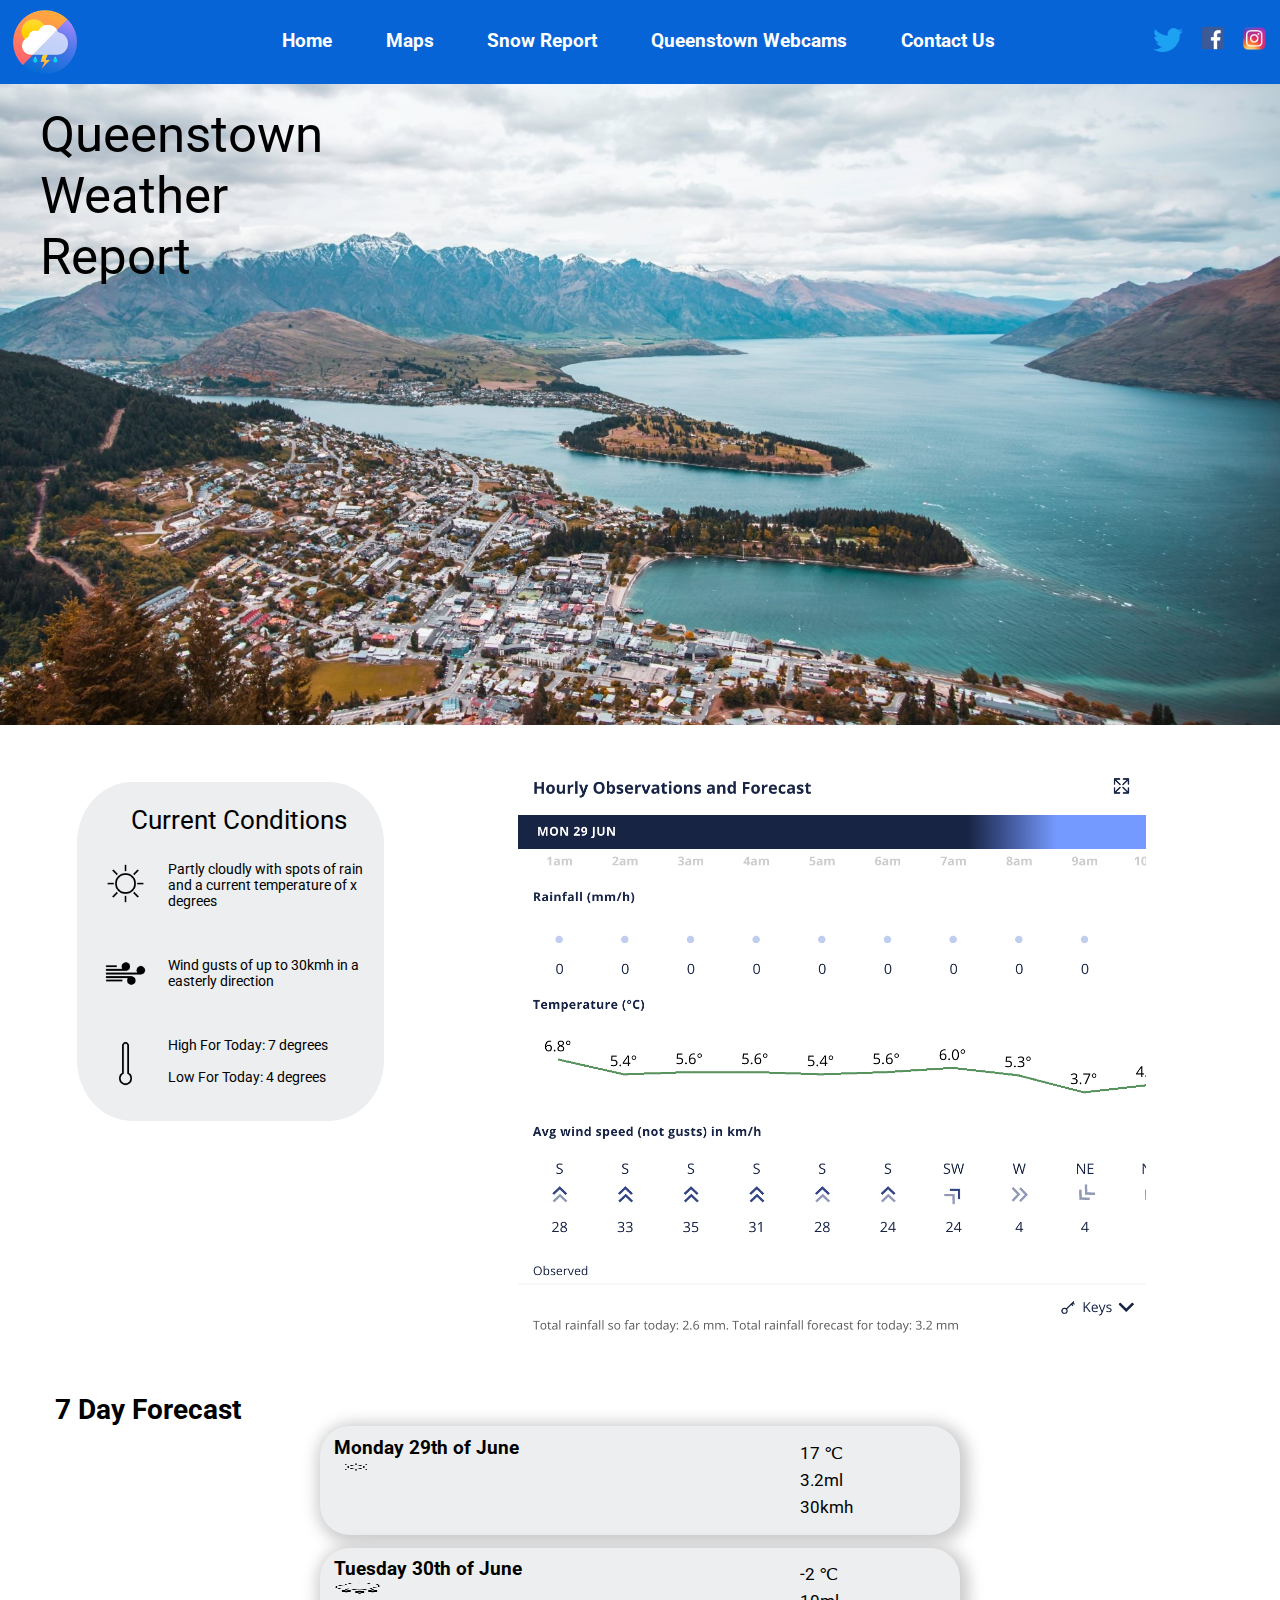
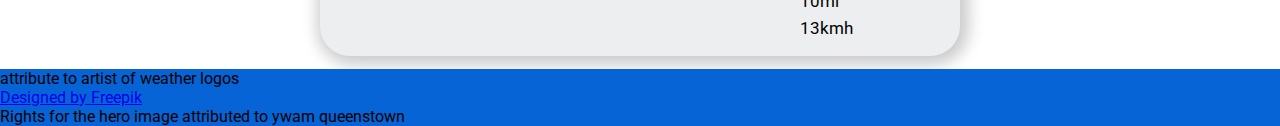
==== index.html @ 628735e1 "daily forecast design started" ====
<!DOCTYPE html>
<html lang="en">
<head>
    <link href="https://fonts.googleapis.com/css2?family=Roboto:wght@300&display=swap" rel="stylesheet">
    <link rel="stylesheet" href="stylesheet.css">
    <meta charset="UTF-8">
    <title>Weather website</title>
</head>
<body>
<header>
  <div class="social-media">
      <img src="images/insta-logo.png" alt="Instagram icon" width="2%" height="2%">
      <img src="images/facebook-logo.png" alt="Facebook icon" width="2.5%" height="2.5%">
      <img src="images/twitter-logo.png" alt="Twitter icon" width="2.5%" height="2.5%">
  </div>
  <nav>
    <img src="images/logo.png" alt="logo" id="logo">
    <ul>
      <a href= "index.html"><li>Home</li></a>
      <a href= "weather-maps.html"><li>Maps</li></a>
      <a href= "weather-maps.html"><li>Snow Report</li></a>
      <a href= "weather-maps.html"><li>Queenstown Webcams</li></a>
      <a href= "weather-maps.html"><li>Contact Us</li></a>
    </ul>
  </nav>
</header>

  <div class="hero-container">
    <img src="images/queenstown-hero.jpg" alt="Photo of queenstown" width="100%">
    <div class="hero-text">
    <p>Queenstown <br> Weather <br> Report</p>
    </div>
  </div>

  <div class="row">
    <div class="column left">
      <div class="current-conditions">
          <h1>Current Conditions</h1>

          <div class="info-container">
            <img src="images/weather-icons/sun.png" alt="icon showing the weather" class="icon">
            <div class="current-text">
              <p>Partly cloudly with spots of rain and a current temperature of x degrees</p>
            </div>
          </div>

          <div class="info-container">
            <img src="images/weather-icons/wind.png" alt="wind icon" class="icon">
            <div class="current-text" id="wind-text">
              <p>Wind gusts of up to 30kmh in a easterly direction</p>
            </div>
          </div>

          <div class="info-container">
            <img src="images/weather-icons/temp.png" alt="Thermometer Icon"  class="icon">
            <div class="current-text" id="temp-text">
              <p>High For Today: 7 degrees
              <br>
              <br>
              Low For Today: 4 degrees</p>
            </div>
          </div>
      </div>
    </div>
    <div class="column right">
      <div class="hourly">
        <div class="graph-container">
          <img src="images/proxy-graph.jpg" alt="graph display the 48 hour forecast" class="graph">
        </div>
      </div>
    </div>
  </div>

  <section class="daily">
    <h1>7 Day Forecast</h1>
    <div class="forecast">

      <div class="day-card">

        <div class="date-icon">
          <h2>Monday 29th of June</h2>
          <img src="images/weather-icons/sun.png" alt="icon showing the weather">
        </div>

          <div class="daily-info">
            <ul>
              <li>17 &#8451;</li>
              <li>3.2ml</li>
              <li>30kmh</li>
            </ul>
          </div>

      </div>
      <div class="day-card">

        <div class="date-icon">
          <h2>Tuesday 30th of June</h2>
          <img src="images/weather-icons/snow.png" alt="icon showing the weather">
        </div>

          <div class="daily-info">
            <ul>
              <li>-2 &#8451;</li>
              <li>10ml</li>
              <li>13kmh</li>
            </ul>
          </div>

      </div>

    </div>
  </section>
<footer>
  <p>attribute to artist of weather logos</p>
  <a href="http://www.freepik.com">Designed by Freepik</a>
  <p>Rights for the hero image attributed to ywam queenstown</p>
</footer>
</body>
</html>
---- stylesheet.css ----
/*
.color-primary-0 { color: #134786 }
.color-primary-1 { color: #4672A6 }
.color-primary-2 { color: #2A5D9B }
.color-primary-3 { color: #09376D }
.color-primary-4 { color: #052853 }

.color-secondary-1-0 { color: #CCA20D }
.color-secondary-1-1 { color: #FEDB5E }
.color-secondary-1-2 { color: #ECC330 }
.color-secondary-1-3 { color: #A78300 }
.color-secondary-1-4 { color: #7E6300 }

.color-secondary-2-0 { color: #CC520D }
.color-secondary-2-1 { color: #FE985E }
.color-secondary-2-2 { color: #EC7430 }
.color-secondary-2-3 { color: #A73C00 }
.color-secondary-2-4 { color: #7E2E00 }

*/
:root{
  --main-primary: #0764d6;
  --secondary-accent: #fcd61d; /* yellowy color tpo match logo*/
  --main-gray: #eceeef;
}
*{
  margin: 0;
  padding: 0;
  font-family: Roboto, sans-serif;
}
nav ul{
  padding-left: 22%;
}
nav li{
  font-size: 1.5vw;
  font-family: Roboto, sans-serif;
  font-weight: bold;
  color: white;
  display: inline-block;
  text-align: center;
  padding-top: 2.9%;
  padding-right: 5%;
}
header{
  background-color: var(--main-primary);
  position: sticky;
  top: 0;
  z-index: 1;
}
header:after {
   content: "";
   display: block;
   height: 0;
   clear: both;
}
.social-media img{
  float: right;
  padding-top: 2%;
  padding-right: 1%;
}
#logo{
  float: left;
  padding: 10px 0 10px 13px;
  width: 5%;
  height: 5%;
}
.hero-container{
  position: relative;
  padding-bottom: 3%;
}
.hero-text{
  position: absolute;
  top: 20px;
  left: 20px;
  color: black;
  padding-left: 20px;
  padding-right: 20px;
  font-size: 4vw;
}
.current-conditions{
  background-color: var(--main-gray);
  margin: 4% 0 0 20%;
  border-radius: 18%;
  padding: 1.6% 5% 4% 1.6%;
  float: left;
}
.icon{
  width: 30%;
  height: 30%;
  float: left;
  padding-top: 2%;
}
.current-conditions h1{
  padding-left: 17%;
  padding-top: 6%;
  font-size: 2vw;
  font-weight: normal;
  white-space: nowrap;
}
.current-text p{
  font-size: 1.1vw;
  padding-left: 20%;
  padding-top: 9%;
  font-weight: normal;
}

#wind-text p{
  padding-left: 20%;
  padding-top: 11%;
}

#temp-text p{
  padding-top: 7.5%;
  padding-left: 30%;
}
.info-container{
  float: left;
}
.graph-container{
  text-align: center;
}
.graph{
  width: 70%;
  height: 70%;
}
.hourly h1{
  font-size: 2.2vw;
  margin-left: 55px;
  font-weight: bold;
  color: black;
}
.column {
  float: left;
}

.left {
  width: 30%;
}

.right {
  width: 70%;

}
/* Clear floats after the columns */
.row:after {
  content: "";
  display: table;
  clear: both;
}
.daily h1{
  font-size: 2.2vw;
  margin-left: 55px;
  font-weight: bold;
  margin-top: 40px;
  color: black;
}
.forecast{
  margin: 0 20% 0 20%;
  padding: 0 5% 0 5%;
}
.day-card {
  background-color: var(--main-gray);
  border-radius: 30px;
  display: block;
  margin: 0 auto;
  display: grid;
  grid-template-columns: 3fr 1fr;
  box-shadow: 3px 3px 15px 6px #ccc;
  margin-bottom: 2%;
}
.date-icon h2{
  font-size: 1.5vw;
  padding-left: 3%;
  padding-top: 2%;
}
.date-icon img{
  width: 15%;
  height: 15%;
}
.daily-info ul{
  padding-top: 6%;
  list-style-type: none;
}
.daily-info li{
  padding-top: 5%;
  font-size: 1.3vw;
}

/* Break day card into two columns and line the information up down the right column*/













footer{
  background-color: var(--main-primary);
}
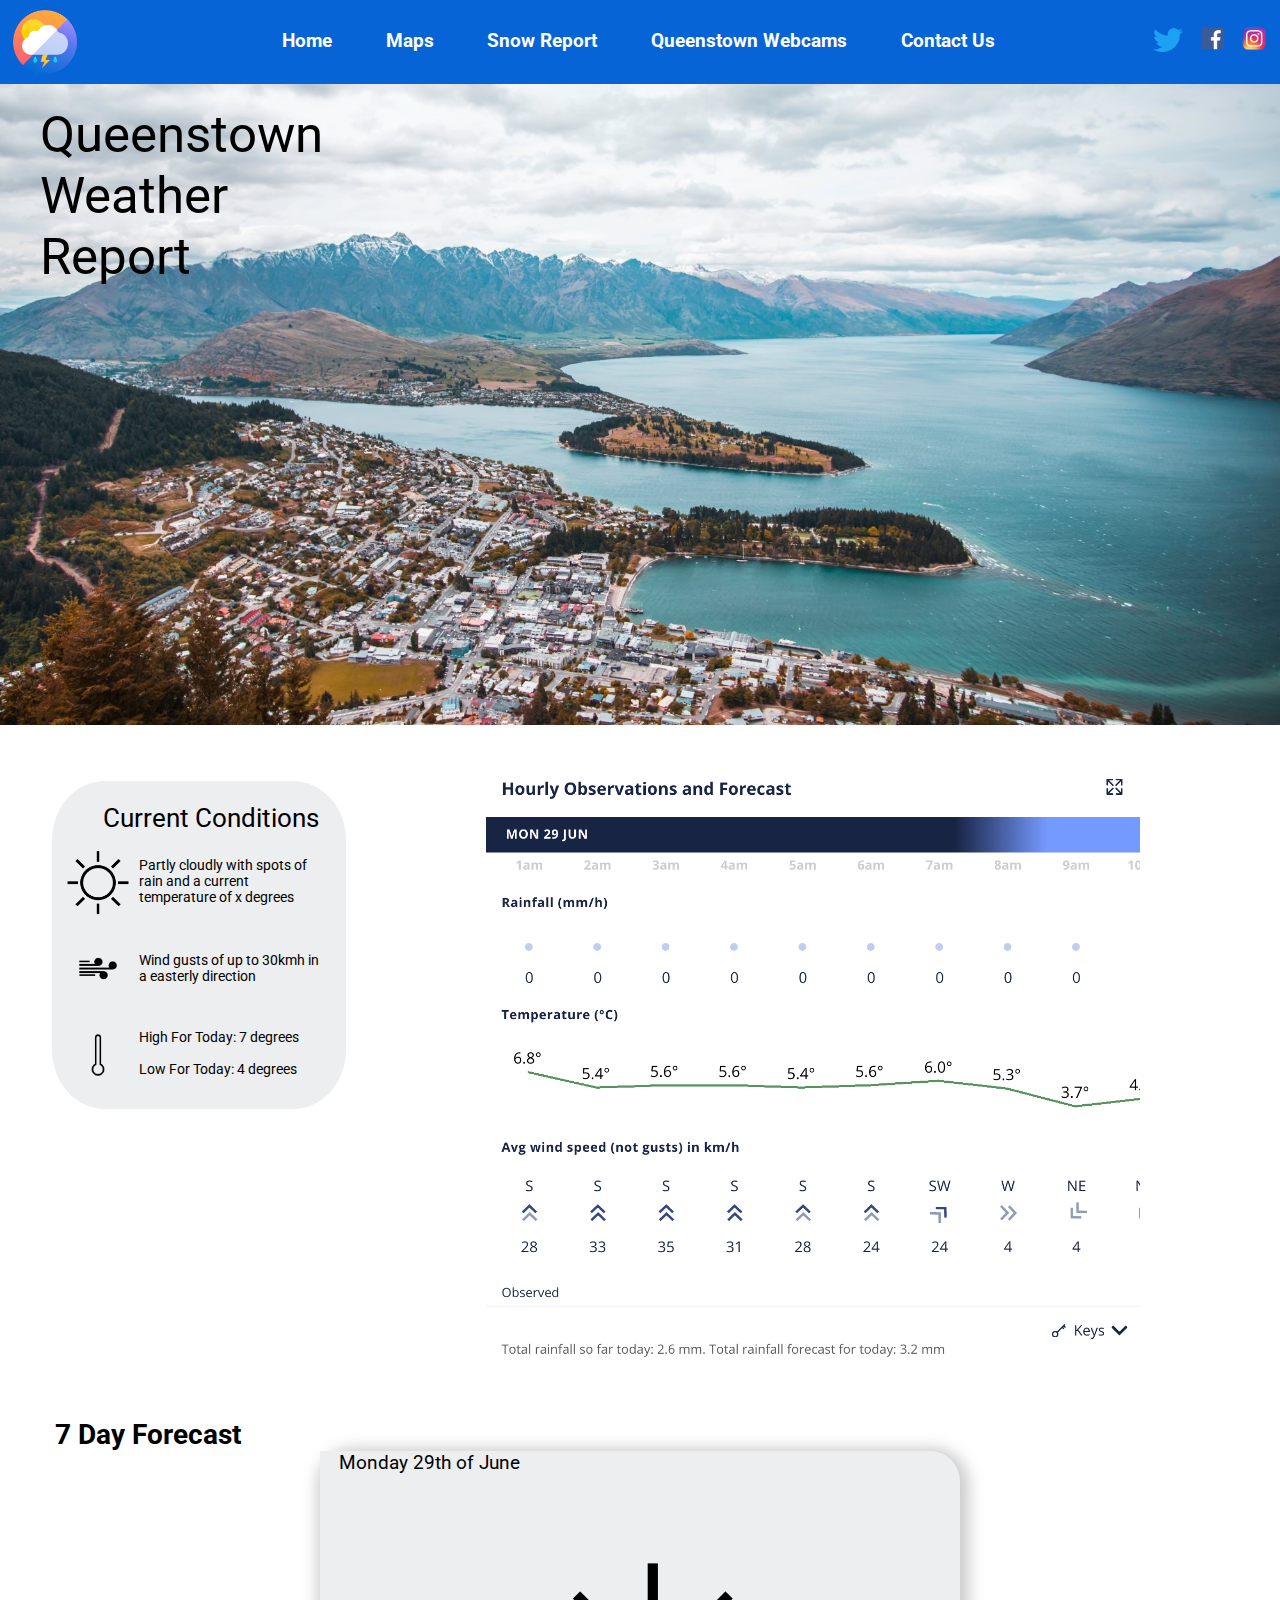
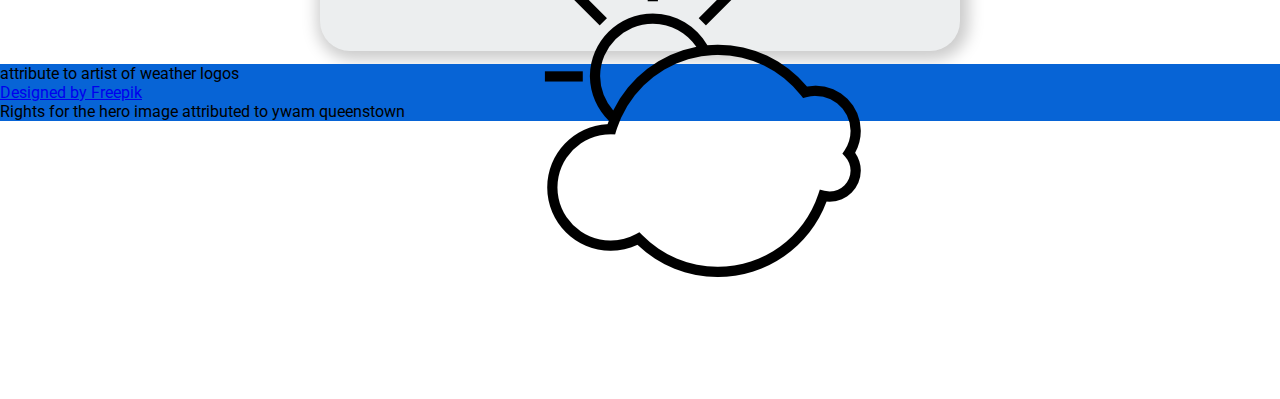
==== commit f2d413d2: "Non Viable collapsible update" ====
--- a/index.html
+++ b/index.html
@@ -78,33 +78,19 @@
       <div class="day-card">
 
         <div class="date-icon">
-          <h2>Monday 29th of June</h2>
-          <img src="images/weather-icons/sun.png" alt="icon showing the weather">
+          <button class="collapsible">Monday 29th of June</button>
+          <img src="images/weather-icons/cloud-sun.png" alt="icon showing the weather">
         </div>
 
-          <div class="daily-info">
+        <div class="day-content">
+
             <ul>
               <li>17 &#8451;</li>
               <li>3.2ml</li>
               <li>30kmh</li>
             </ul>
-          </div>
 
-      </div>
-      <div class="day-card">
-
-        <div class="date-icon">
-          <h2>Tuesday 30th of June</h2>
-          <img src="images/weather-icons/snow.png" alt="icon showing the weather">
         </div>
-
-          <div class="daily-info">
-            <ul>
-              <li>-2 &#8451;</li>
-              <li>10ml</li>
-              <li>13kmh</li>
-            </ul>
-          </div>
 
       </div>
 
--- a/stylesheet.css
+++ b/stylesheet.css
@@ -79,7 +79,7 @@
 }
 .current-conditions{
   background-color: var(--main-gray);
-  margin: 4% 0 0 20%;
+  margin: 4% 0 0 15%;
   border-radius: 18%;
   padding: 1.6% 5% 4% 1.6%;
   float: left;
@@ -134,11 +134,11 @@
 }
 
 .left {
-  width: 30%;
+  width: 27%;
 }
 
 .right {
-  width: 70%;
+  width: 73%;
 
 }
 /* Clear floats after the columns */
@@ -161,30 +161,41 @@
 .day-card {
   background-color: var(--main-gray);
   border-radius: 30px;
-  display: block;
   margin: 0 auto;
-  display: grid;
-  grid-template-columns: 3fr 1fr;
   box-shadow: 3px 3px 15px 6px #ccc;
   margin-bottom: 2%;
-}
-.date-icon h2{
+
+}
+.day-card button{
   font-size: 1.5vw;
-  padding-left: 3%;
-  padding-top: 2%;
+  padding: 0 0 2% 3%;
+  margin: auto 0;
+  background-color: var(--main-gray);
+  display: inline-block;
+  border: none;
+
+}
+.date-icon{
+  display: block;
+  height: 200px
+
 }
 .date-icon img{
-  width: 15%;
-  height: 15%;
-}
-.daily-info ul{
-  padding-top: 6%;
+  
+  float: right;
+
+}
+.day-content ul{
   list-style-type: none;
 }
-.daily-info li{
+.day-content li{
   padding-top: 5%;
   font-size: 1.3vw;
 }
+.day-content{
+  display: none;
+  overflow: hidden;
+}
 
 /* Break day card into two columns and line the information up down the right column*/
 
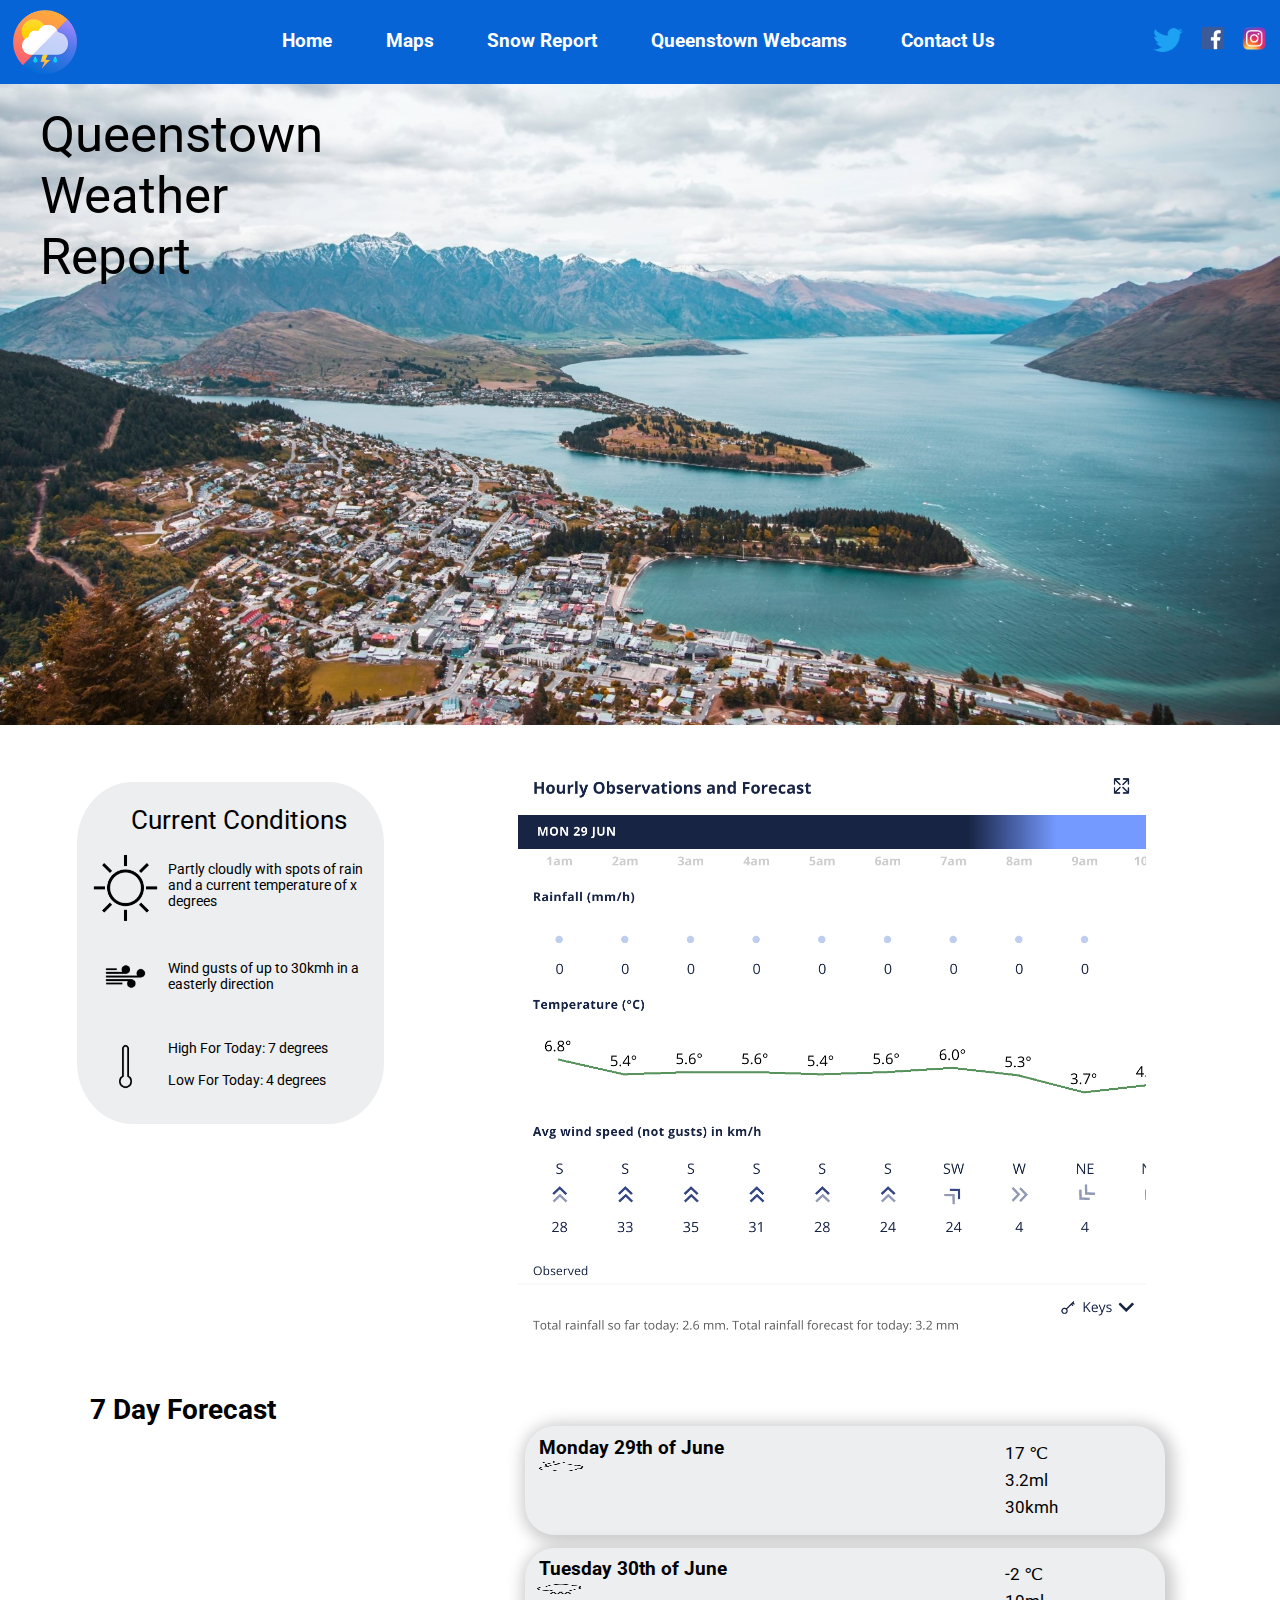
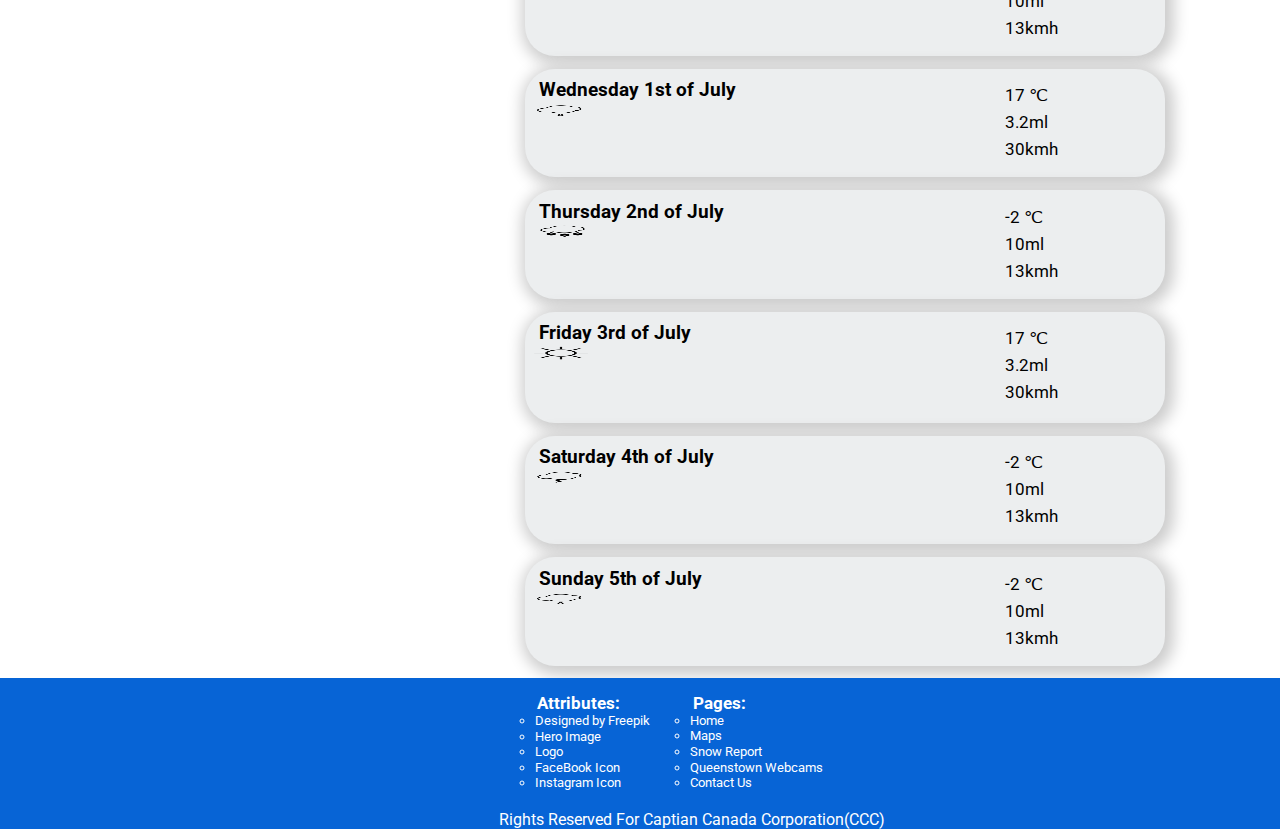
==== commit c01a03b9: "footer finished, starting second page" ====
--- a/index.html
+++ b/index.html
@@ -78,28 +78,138 @@
       <div class="day-card">
 
         <div class="date-icon">
-          <button class="collapsible">Monday 29th of June</button>
+          <h2>Monday 29th of June</h2>
           <img src="images/weather-icons/cloud-sun.png" alt="icon showing the weather">
         </div>
 
-        <div class="day-content">
-
+          <div class="daily-info">
             <ul>
               <li>17 &#8451;</li>
               <li>3.2ml</li>
               <li>30kmh</li>
             </ul>
-
-        </div>
+          </div>
+
+      </div>
+      <div class="day-card">
+
+        <div class="date-icon">
+          <h2>Tuesday 30th of June</h2>
+          <img src="images/weather-icons/heavy-rain.png" alt="icon showing the weather">
+        </div>
+
+          <div class="daily-info">
+            <ul>
+              <li>-2 &#8451;</li>
+              <li>10ml</li>
+              <li>13kmh</li>
+            </ul>
+          </div>
+
+      </div>
+      <div class="day-card">
+
+        <div class="date-icon">
+          <h2>Wednesday 1st of July</h2>
+          <img src="images/weather-icons/light-rain.png" alt="icon showing the weather">
+        </div>
+
+          <div class="daily-info">
+            <ul>
+              <li>17 &#8451;</li>
+              <li>3.2ml</li>
+              <li>30kmh</li>
+            </ul>
+          </div>
+
+      </div>
+      <div class="day-card">
+
+        <div class="date-icon">
+          <h2>Thursday 2nd of July</h2>
+          <img src="images/weather-icons/snow.png" alt="icon showing the weather">
+        </div>
+
+          <div class="daily-info">
+            <ul>
+              <li>-2 &#8451;</li>
+              <li>10ml</li>
+              <li>13kmh</li>
+            </ul>
+          </div>
+
+      </div>
+      <div class="day-card">
+
+        <div class="date-icon">
+          <h2>Friday 3rd of July</h2>
+          <img src="images/weather-icons/sun.png" alt="icon showing the weather">
+        </div>
+
+          <div class="daily-info">
+            <ul>
+              <li>17 &#8451;</li>
+              <li>3.2ml</li>
+              <li>30kmh</li>
+            </ul>
+          </div>
+
+      </div>
+      <div class="day-card">
+
+        <div class="date-icon">
+          <h2>Saturday 4th of July</h2>
+          <img src="images/weather-icons/thunder.png" alt="icon showing the weather">
+        </div>
+
+          <div class="daily-info">
+            <ul>
+              <li>-2 &#8451;</li>
+              <li>10ml</li>
+              <li>13kmh</li>
+            </ul>
+          </div>
+
+      </div>
+      <div class="day-card">
+
+        <div class="date-icon">
+          <h2>Sunday 5th of July</h2>
+          <img src="images/weather-icons/light-rain.png" alt="icon showing the weather">
+        </div>
+
+          <div class="daily-info">
+            <ul>
+              <li>-2 &#8451;</li>
+              <li>10ml</li>
+              <li>13kmh</li>
+            </ul>
+          </div>
 
       </div>
 
     </div>
   </section>
 <footer>
-  <p>attribute to artist of weather logos</p>
-  <a href="http://www.freepik.com">Designed by Freepik</a>
-  <p>Rights for the hero image attributed to ywam queenstown</p>
+  <ul>
+    <h3>Attributes:</h3>
+    <a href="http://www.freepik.com"target="_blank"><li>Designed by Freepik</li></a>
+    <a href="https://www.ywamqueenstown.com/"target="_blank"><li>Hero Image</li></a>
+    <a href="https://www.clipartmax.com/middle/m2H7K9i8N4G6d3m2_weather-app-weather-app-logo/"target="_blank"><li>Logo</li></a>
+    <a href="https://www.flaticon.com/free-icon/facebook_124010"target="_blank"><li>FaceBook Icon</li></a>
+    <a href="https://icons8.com/icons/set/instagram"target="_blank"><li>Instagram Icon</li></a>
+  </ul>
+  <ul>
+    <h3>Pages:</h3>
+    <a href= "index.html"><li>Home</li></a>
+    <a href= "weather-maps.html"><li>Maps</li></a>
+    <a href= "weather-maps.html"><li>Snow Report</li></a>
+    <a href= "weather-maps.html"><li>Queenstown Webcams</li></a>
+    <a href= "weather-maps.html"><li>Contact Us</li></a>
+  </ul>
+  <br>
+  <br>
+  <p>Rights Reserved For Captian Canada Corporation(CCC)</p>
 </footer>
 </body>
 </html>
--- a/stylesheet.css
+++ b/stylesheet.css
@@ -79,7 +79,7 @@
 }
 .current-conditions{
   background-color: var(--main-gray);
-  margin: 4% 0 0 15%;
+  margin: 4% 0 0 20%;
   border-radius: 18%;
   padding: 1.6% 5% 4% 1.6%;
   float: left;
@@ -134,11 +134,11 @@
 }
 
 .left {
-  width: 27%;
+  width: 30%;
 }
 
 .right {
-  width: 73%;
+  width: 70%;
 
 }
 /* Clear floats after the columns */
@@ -149,68 +149,62 @@
 }
 .daily h1{
   font-size: 2.2vw;
-  margin-left: 55px;
+  margin-left: 7%;
   font-weight: bold;
   margin-top: 40px;
   color: black;
 }
 .forecast{
-  margin: 0 20% 0 20%;
+  margin: 0 4% 0 36%;
   padding: 0 5% 0 5%;
 }
 .day-card {
   background-color: var(--main-gray);
   border-radius: 30px;
+  display: block;
   margin: 0 auto;
+  display: grid;
+  grid-template-columns: 3fr 1fr;
   box-shadow: 3px 3px 15px 6px #ccc;
   margin-bottom: 2%;
-
-}
-.day-card button{
+}
+.date-icon h2{
   font-size: 1.5vw;
-  padding: 0 0 2% 3%;
-  margin: auto 0;
-  background-color: var(--main-gray);
-  display: inline-block;
-  border: none;
-
-}
-.date-icon{
-  display: block;
-  height: 200px
-
+  padding-left: 3%;
+  padding-top: 2%;
 }
 .date-icon img{
-  
-  float: right;
-
-}
-.day-content ul{
+  width: 15%;
+  height: 15%;
+}
+.daily-info ul{
+  padding-top: 6%;
   list-style-type: none;
 }
-.day-content li{
+.daily-info li{
   padding-top: 5%;
   font-size: 1.3vw;
 }
-.day-content{
-  display: none;
-  overflow: hidden;
-}
-
-/* Break day card into two columns and line the information up down the right column*/
-
-
-
-
-
-
-
-
-
-
-
-
-
 footer{
   background-color: var(--main-primary);
-}
+  color: white;
+  padding: 0 21% 0 39%;
+}
+footer h3{
+  font-size: 1.3vw;
+  padding-left: 2%;
+}
+footer ul{
+  display: inline-block;
+  padding-left: 7%;
+  padding-top: 3%;
+}
+footer li{
+  padding-bottom: 0.5%;
+  list-style-type: circle;
+  color: white;
+  font-size: 1vw;
+}
+ul a {
+  text-decoration: none;
+}
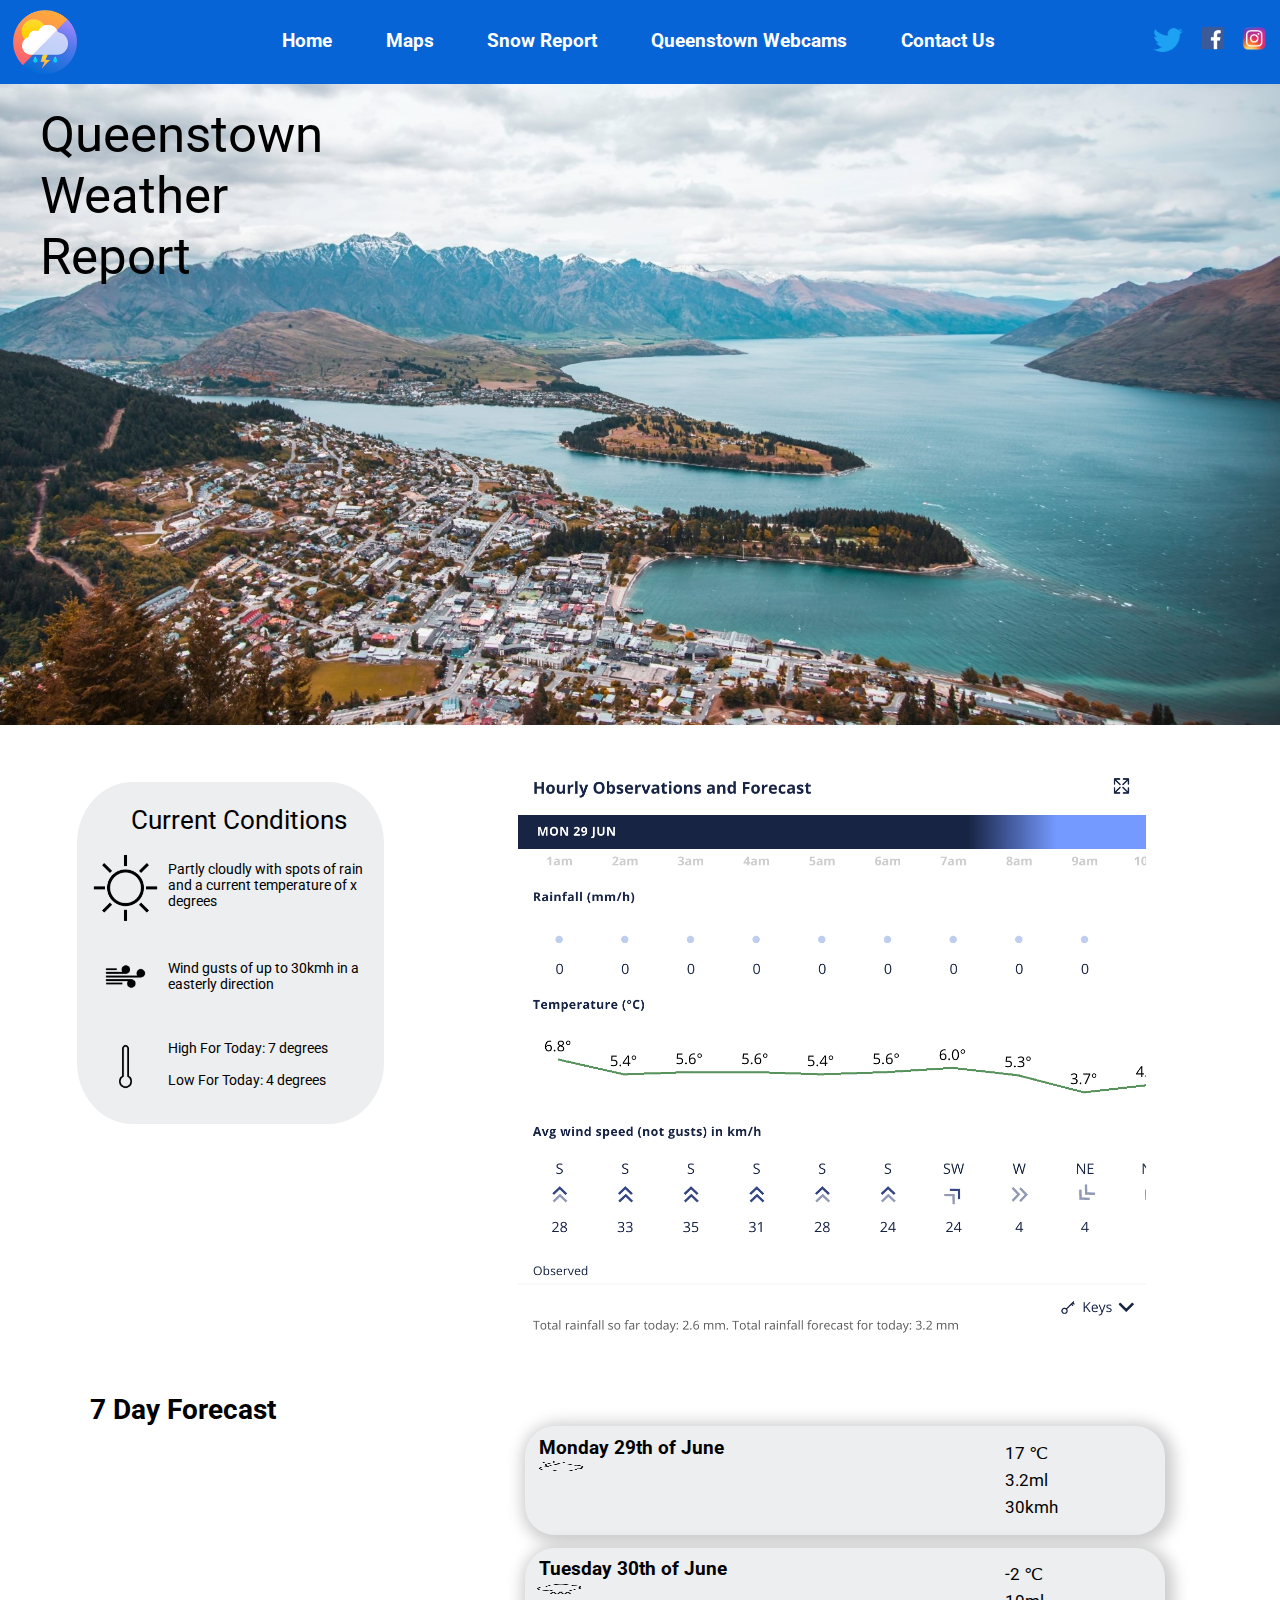
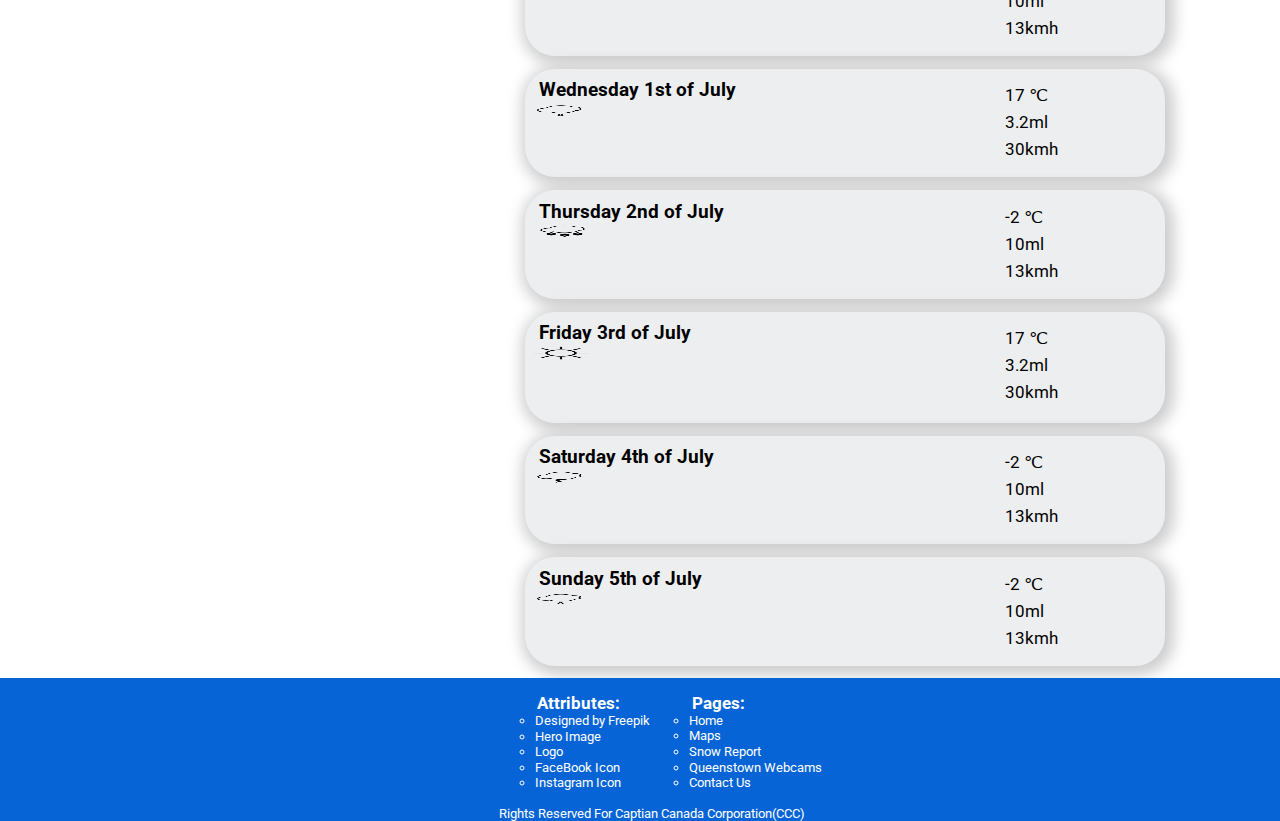
==== commit a29a9d36: "Contact page finished" ====
--- a/index.html
+++ b/index.html
@@ -18,9 +18,9 @@
     <ul>
       <a href= "index.html"><li>Home</li></a>
       <a href= "weather-maps.html"><li>Maps</li></a>
-      <a href= "weather-maps.html"><li>Snow Report</li></a>
-      <a href= "weather-maps.html"><li>Queenstown Webcams</li></a>
-      <a href= "weather-maps.html"><li>Contact Us</li></a>
+      <a href= "snow-report.html"><li>Snow Report</li></a>
+      <a href= "webcams.html"><li>Queenstown Webcams</li></a>
+      <a href= "contact.html"><li>Contact Us</li></a>
     </ul>
   </nav>
 </header>
@@ -204,8 +204,8 @@
     <a href= "index.html"><li>Home</li></a>
     <a href= "weather-maps.html"><li>Maps</li></a>
     <a href= "weather-maps.html"><li>Snow Report</li></a>
-    <a href= "weather-maps.html"><li>Queenstown Webcams</li></a>
-    <a href= "weather-maps.html"><li>Contact Us</li></a>
+    <a href= "webcams.html"><li>Queenstown Webcams</li></a>
+    <a href= "contact.html"><li>Contact Us</li></a>
   </ul>
   <br>
   <br>
--- a/stylesheet.css
+++ b/stylesheet.css
@@ -33,7 +33,6 @@
 }
 nav li{
   font-size: 1.5vw;
-  font-family: Roboto, sans-serif;
   font-weight: bold;
   color: white;
   display: inline-block;
@@ -185,10 +184,31 @@
   padding-top: 5%;
   font-size: 1.3vw;
 }
+.contact-container{
+  padding-top: 5%;
+  margin: 0 auto;
+  display: grid;
+  grid-template-columns: 1fr 1fr;
+  grid-column-gap: 6%;
+  font-size: 1.2vw;
+}
+.contact{
+  padding-left: 30%;
+}
+.author img{
+  width: 30%;
+  border-radius: 50px;
+  padding: 3%;
+}
+
+
+
+
 footer{
   background-color: var(--main-primary);
   color: white;
   padding: 0 21% 0 39%;
+  font-size: 1vw;
 }
 footer h3{
   font-size: 1.3vw;
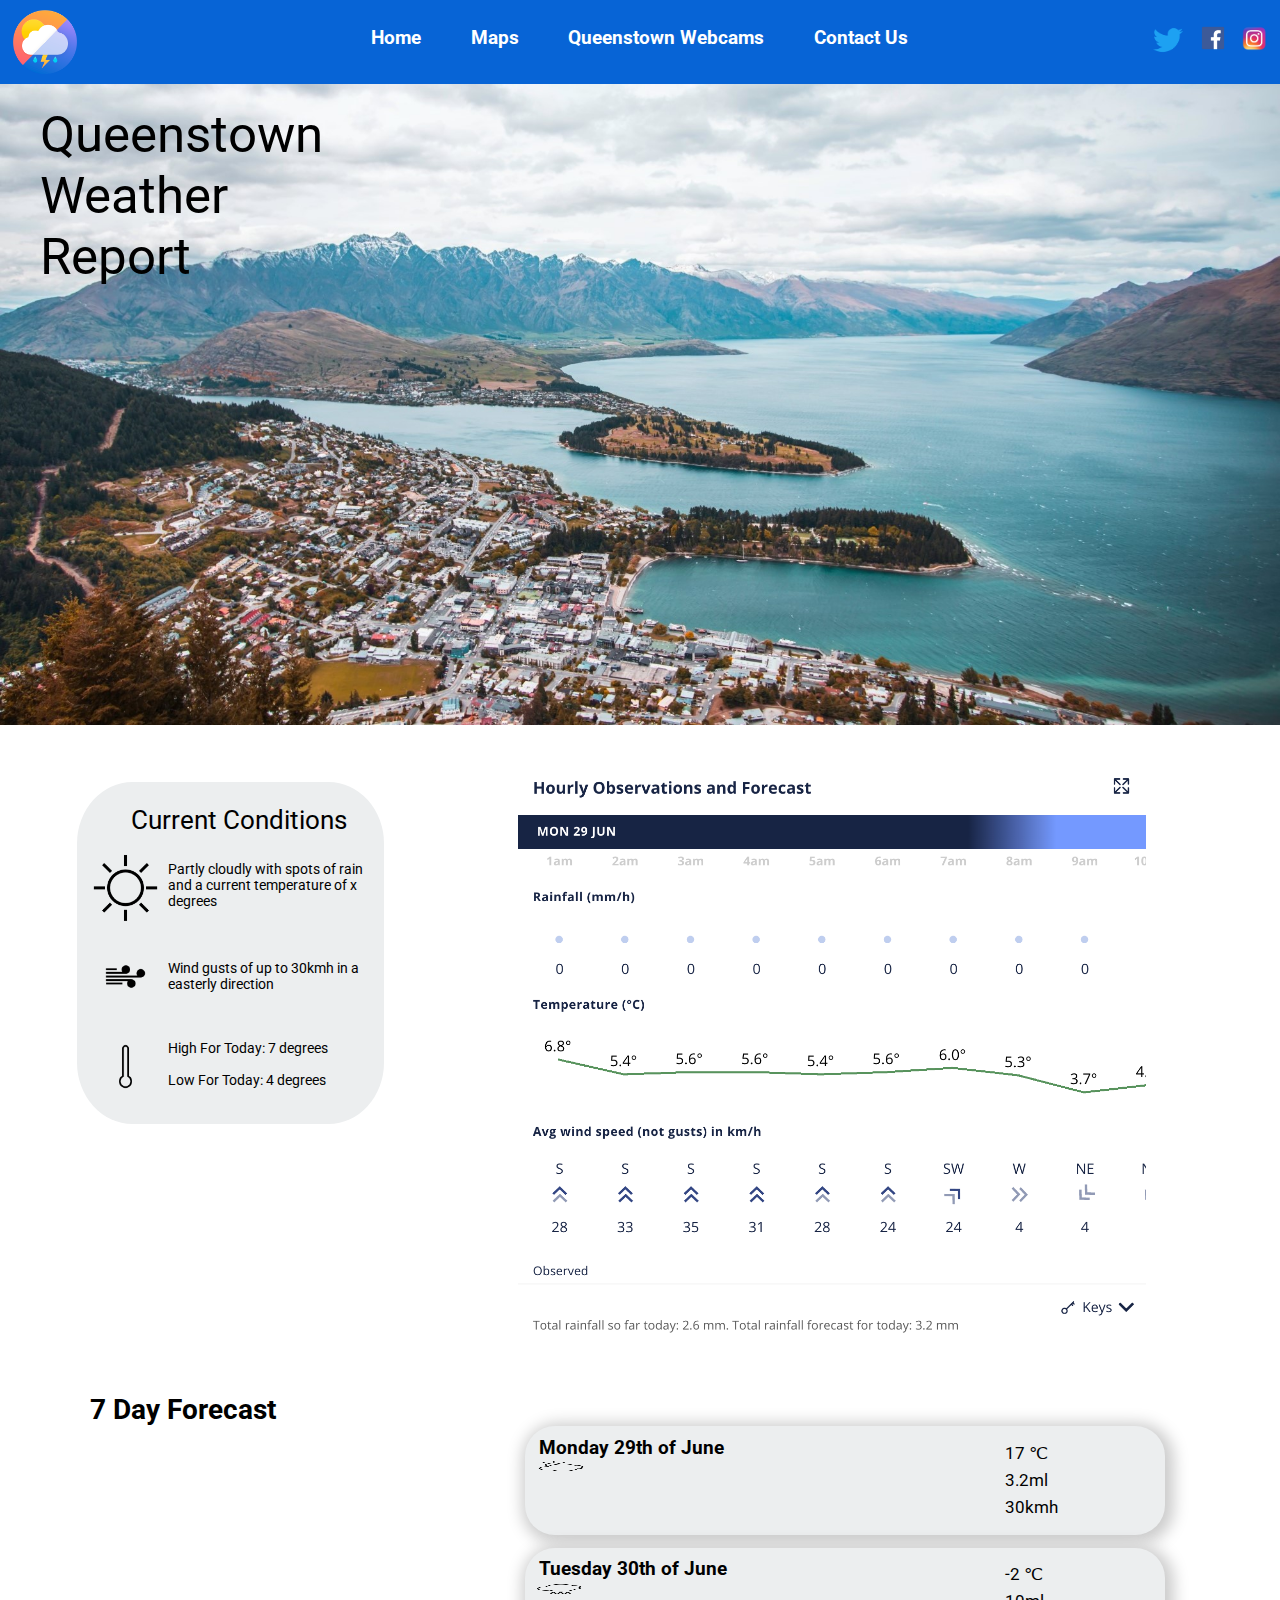
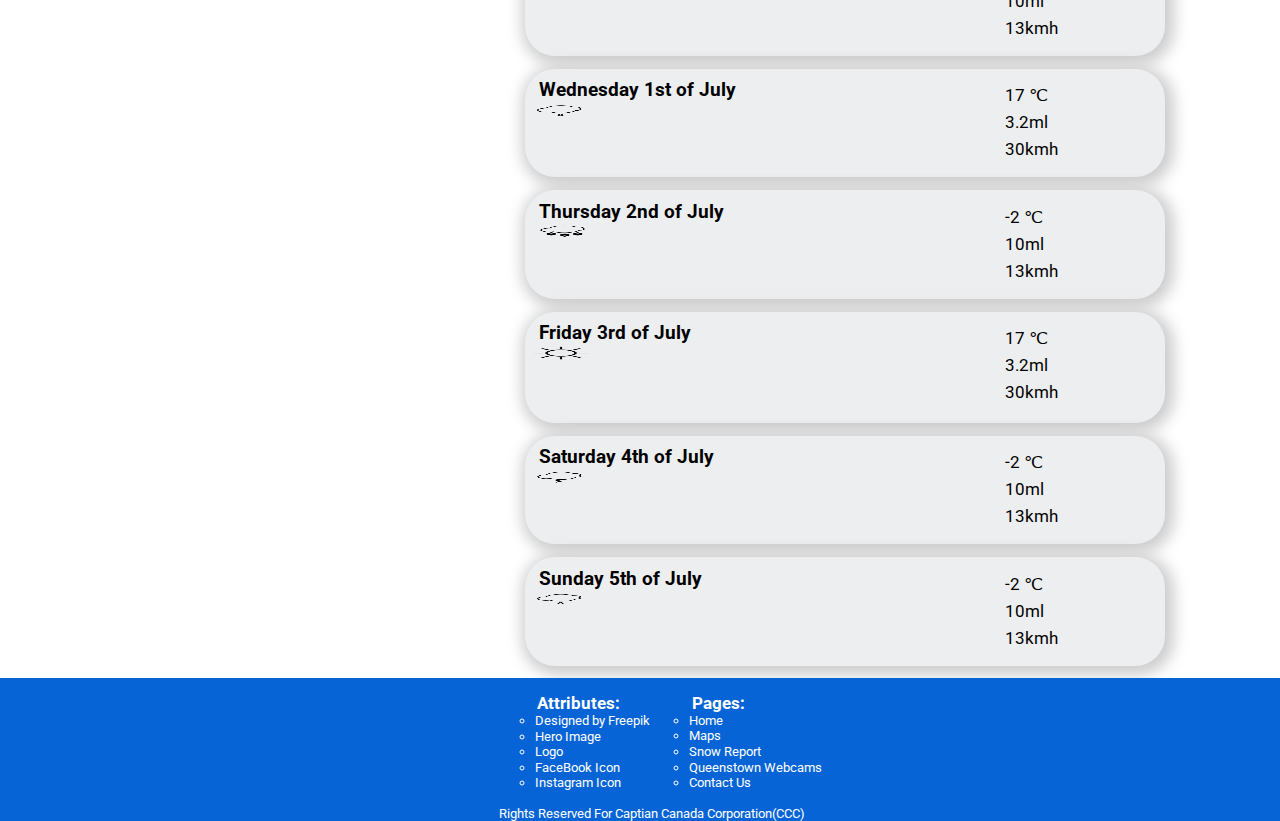
==== commit a81bab9d: "removed snow report, added web cam" ====
--- a/index.html
+++ b/index.html
@@ -18,7 +18,6 @@
     <ul>
       <a href= "index.html"><li>Home</li></a>
       <a href= "weather-maps.html"><li>Maps</li></a>
-      <a href= "snow-report.html"><li>Snow Report</li></a>
       <a href= "webcams.html"><li>Queenstown Webcams</li></a>
       <a href= "contact.html"><li>Contact Us</li></a>
     </ul>
--- a/stylesheet.css
+++ b/stylesheet.css
@@ -29,7 +29,7 @@
   font-family: Roboto, sans-serif;
 }
 nav ul{
-  padding-left: 22%;
+  padding-left: 29%;
 }
 nav li{
   font-size: 1.5vw;
@@ -199,6 +199,7 @@
   width: 30%;
   border-radius: 50px;
   padding: 3%;
+  margin-bottom: 3vw;
 }
 
 
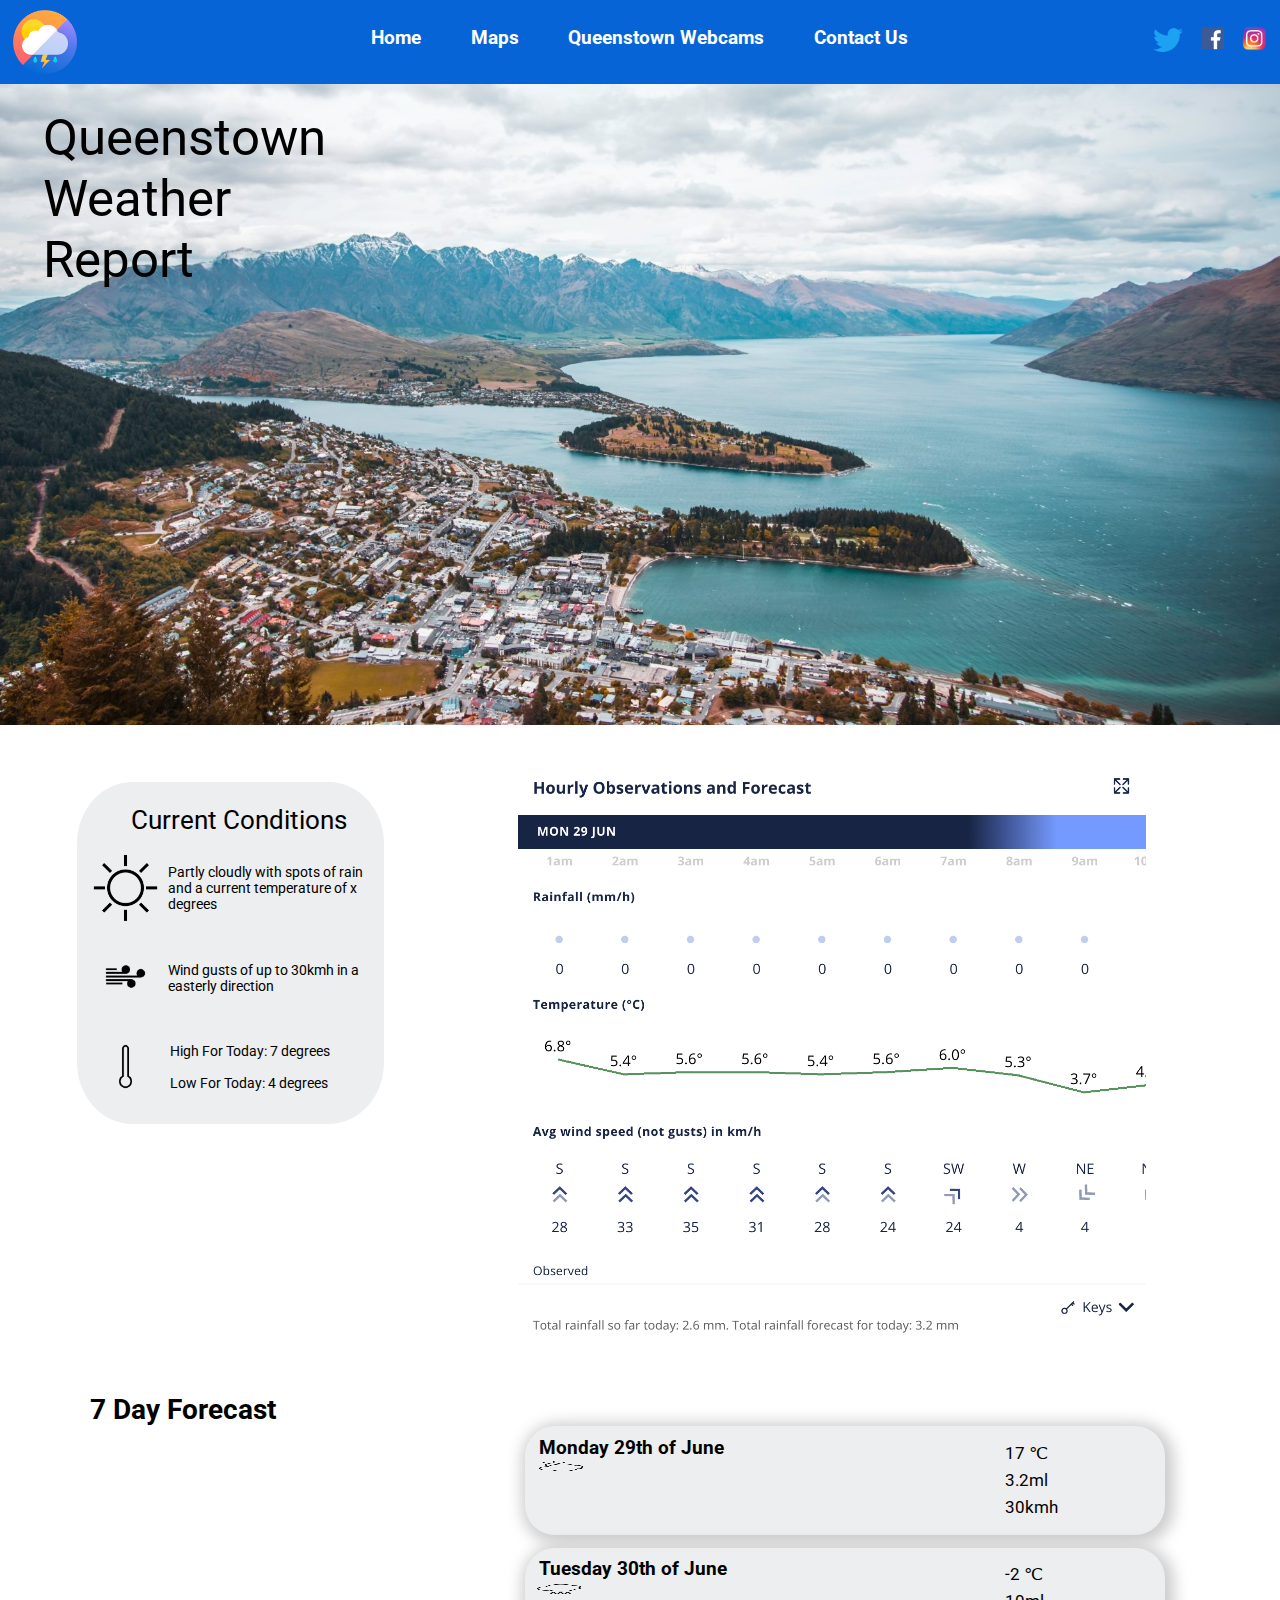
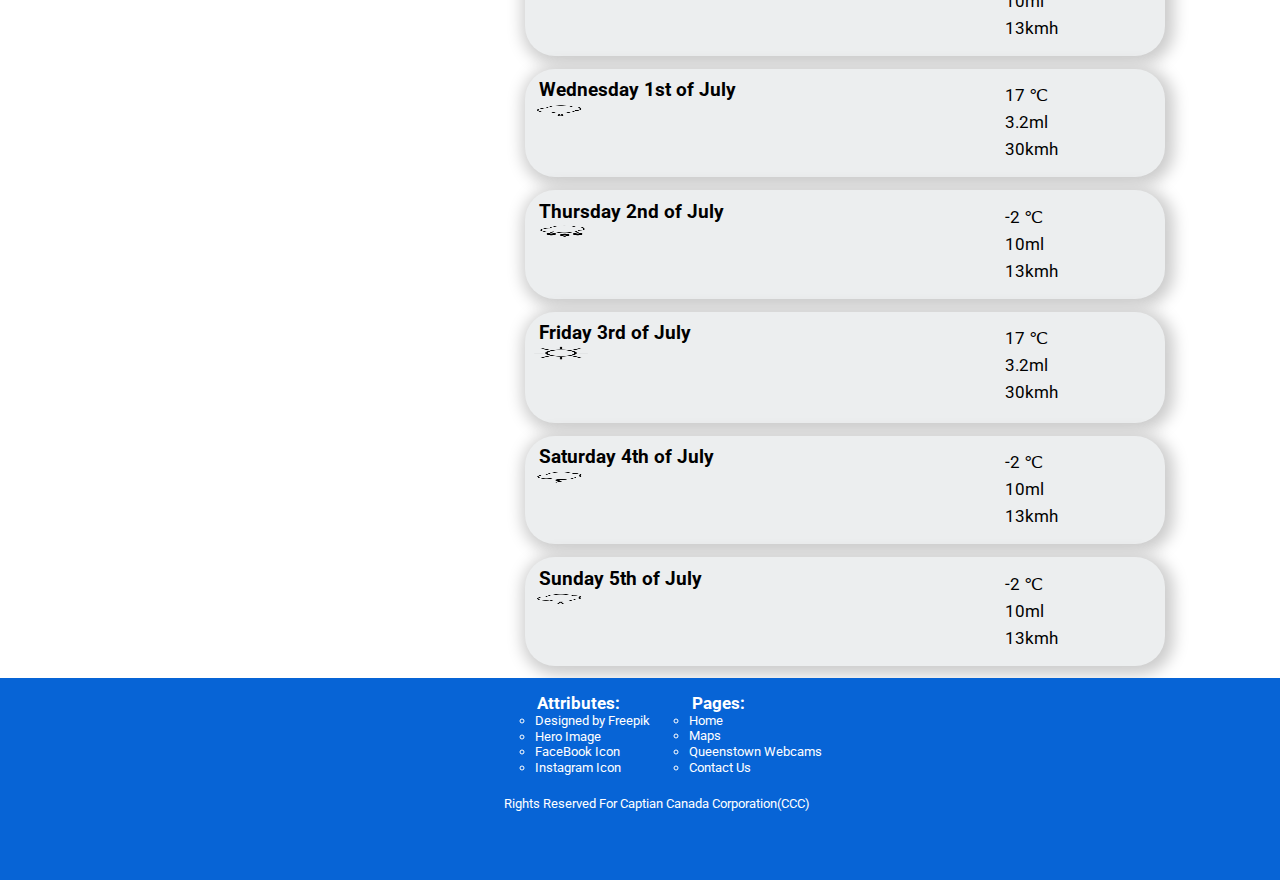
==== commit 2e55951b: "weather maps page updated" ====
--- a/index.html
+++ b/index.html
@@ -194,7 +194,7 @@
     <h3>Attributes:</h3>
     <a href="http://www.freepik.com"target="_blank"><li>Designed by Freepik</li></a>
     <a href="https://www.ywamqueenstown.com/"target="_blank"><li>Hero Image</li></a>
-    <a href="https://www.clipartmax.com/middle/m2H7K9i8N4G6d3m2_weather-app-weather-app-logo/"target="_blank"><li>Logo</li></a>
+
     <a href="https://www.flaticon.com/free-icon/facebook_124010"target="_blank"><li>FaceBook Icon</li></a>
     <a href="https://icons8.com/icons/set/instagram"target="_blank"><li>Instagram Icon</li></a>
   </ul>
@@ -202,7 +202,6 @@
     <h3>Pages:</h3>
     <a href= "index.html"><li>Home</li></a>
     <a href= "weather-maps.html"><li>Maps</li></a>
-    <a href= "weather-maps.html"><li>Snow Report</li></a>
     <a href= "webcams.html"><li>Queenstown Webcams</li></a>
     <a href= "contact.html"><li>Contact Us</li></a>
   </ul>
--- a/stylesheet.css
+++ b/stylesheet.css
@@ -199,17 +199,35 @@
   width: 30%;
   border-radius: 50px;
   padding: 3%;
-  margin-bottom: 3vw;
-}
-
-
-
+  margin-bottom: 30px;
+}
+.img-main{
+  display: block;
+  margin: 0 auto;
+  text-align: center;
+  padding-left: 7%;
+}
+.img-main img{
+  width: 20%;
+  height: 20%;
+}
+.maps-main h1, p{
+  margin: 1% 0 1% 1%;
+}
+#scale{
+  width: 3%;
+  height: 3%;
+  display: inline-block;
+  float: left;
+  margin-left: 1%;
+}
 
 footer{
   background-color: var(--main-primary);
   color: white;
   padding: 0 21% 0 39%;
   font-size: 1vw;
+  padding-bottom: 5%;
 }
 footer h3{
   font-size: 1.3vw;
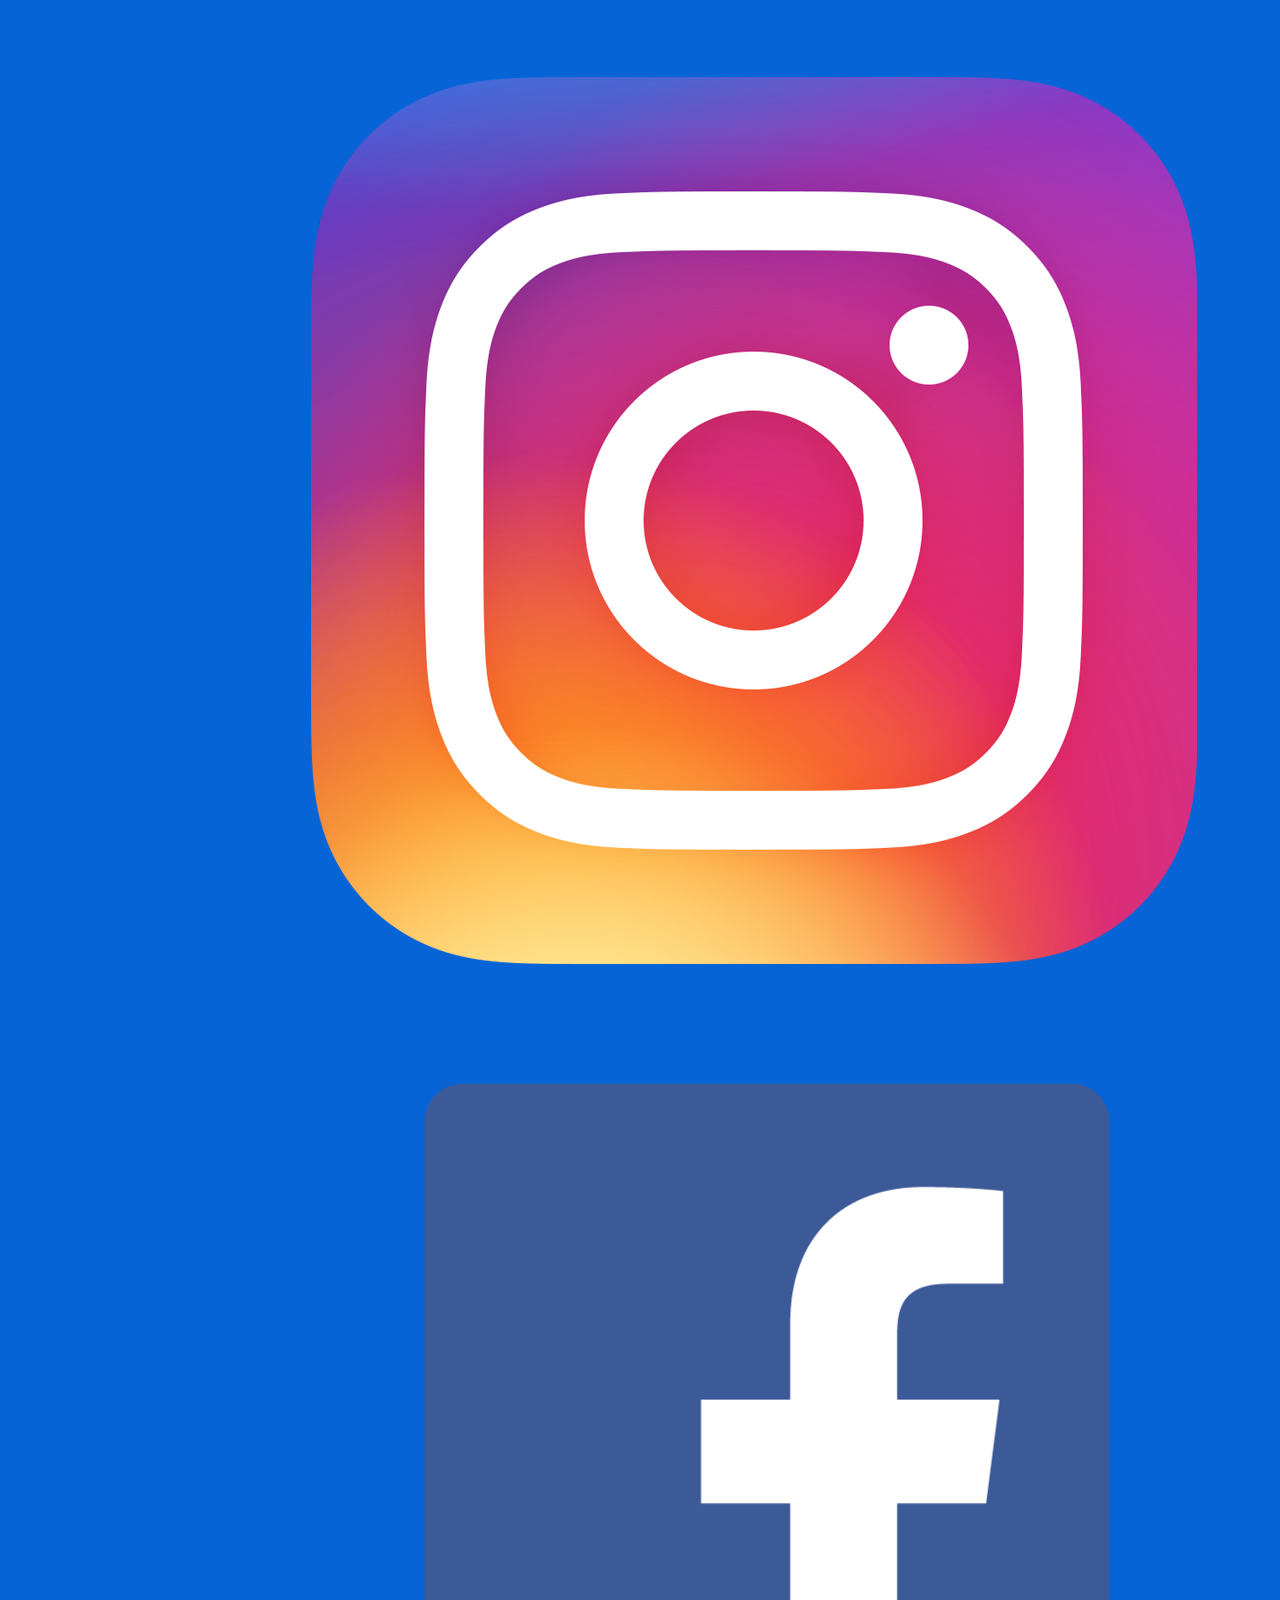
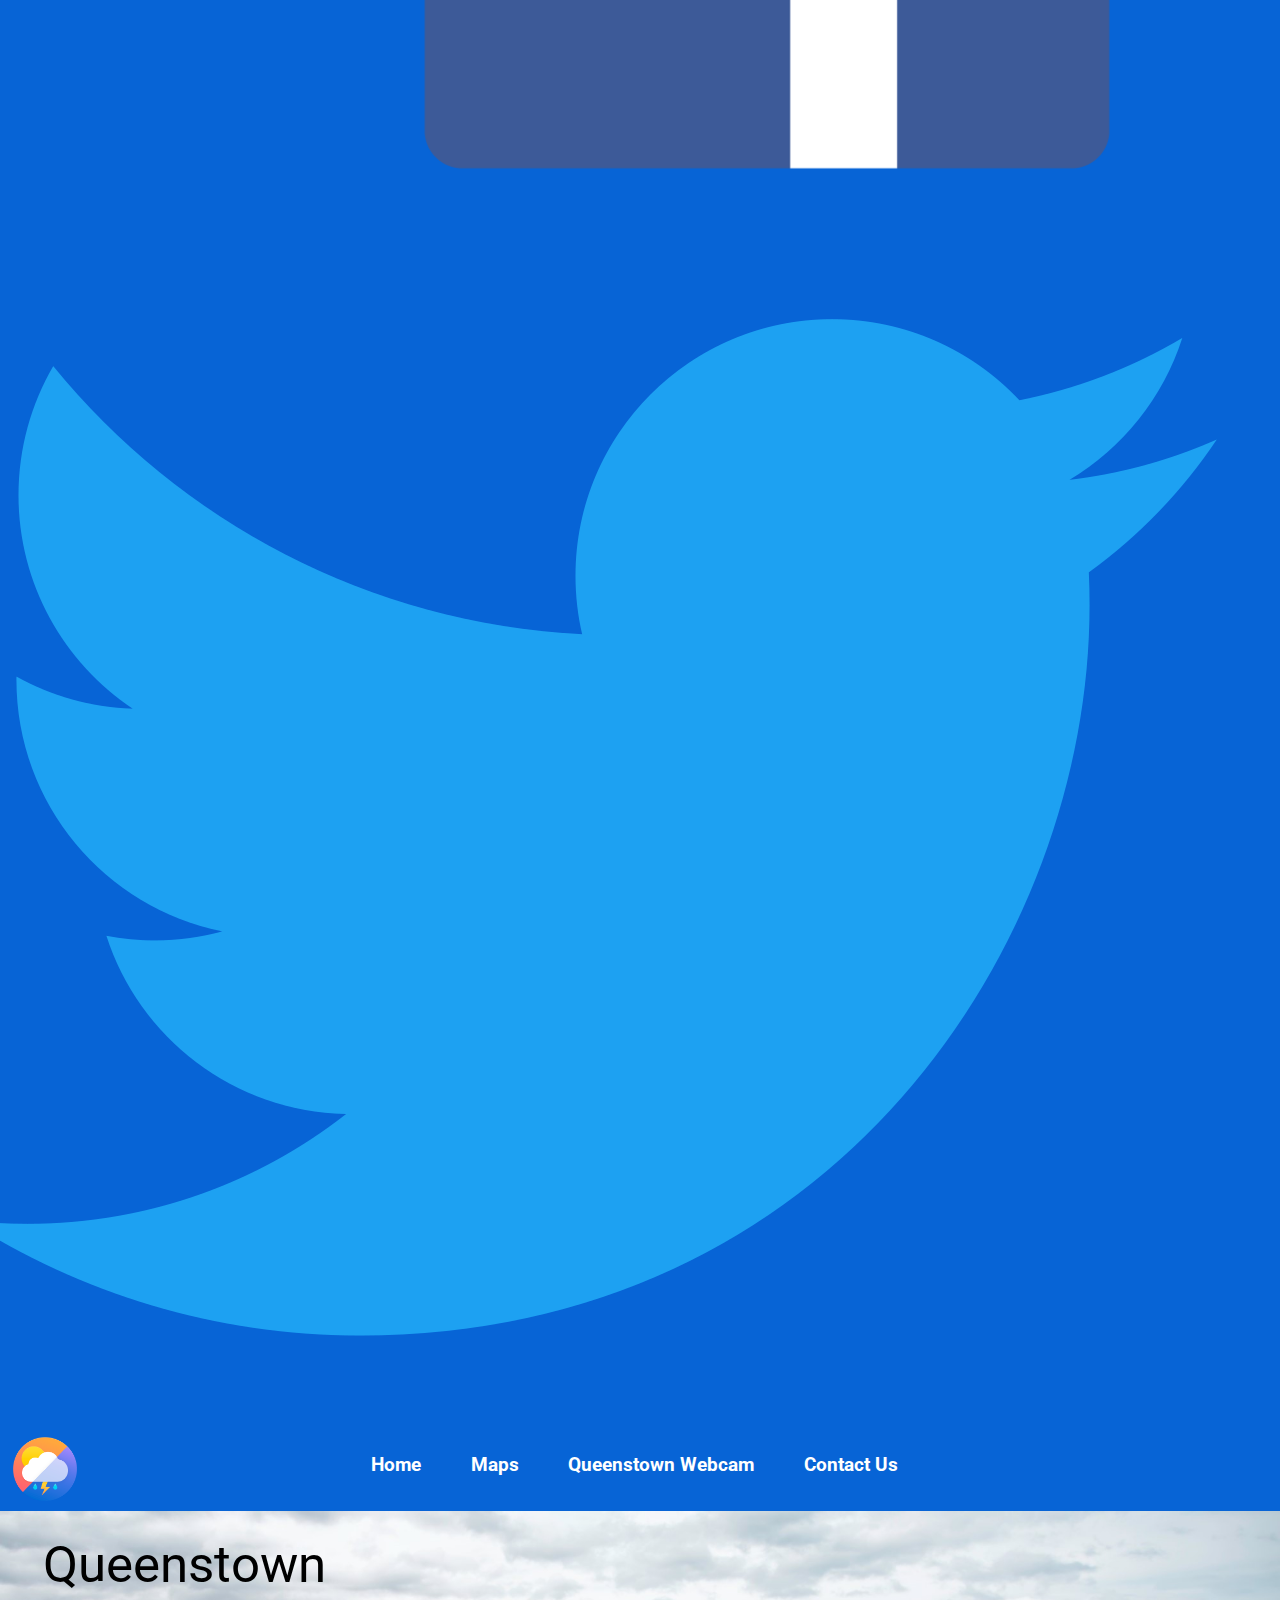
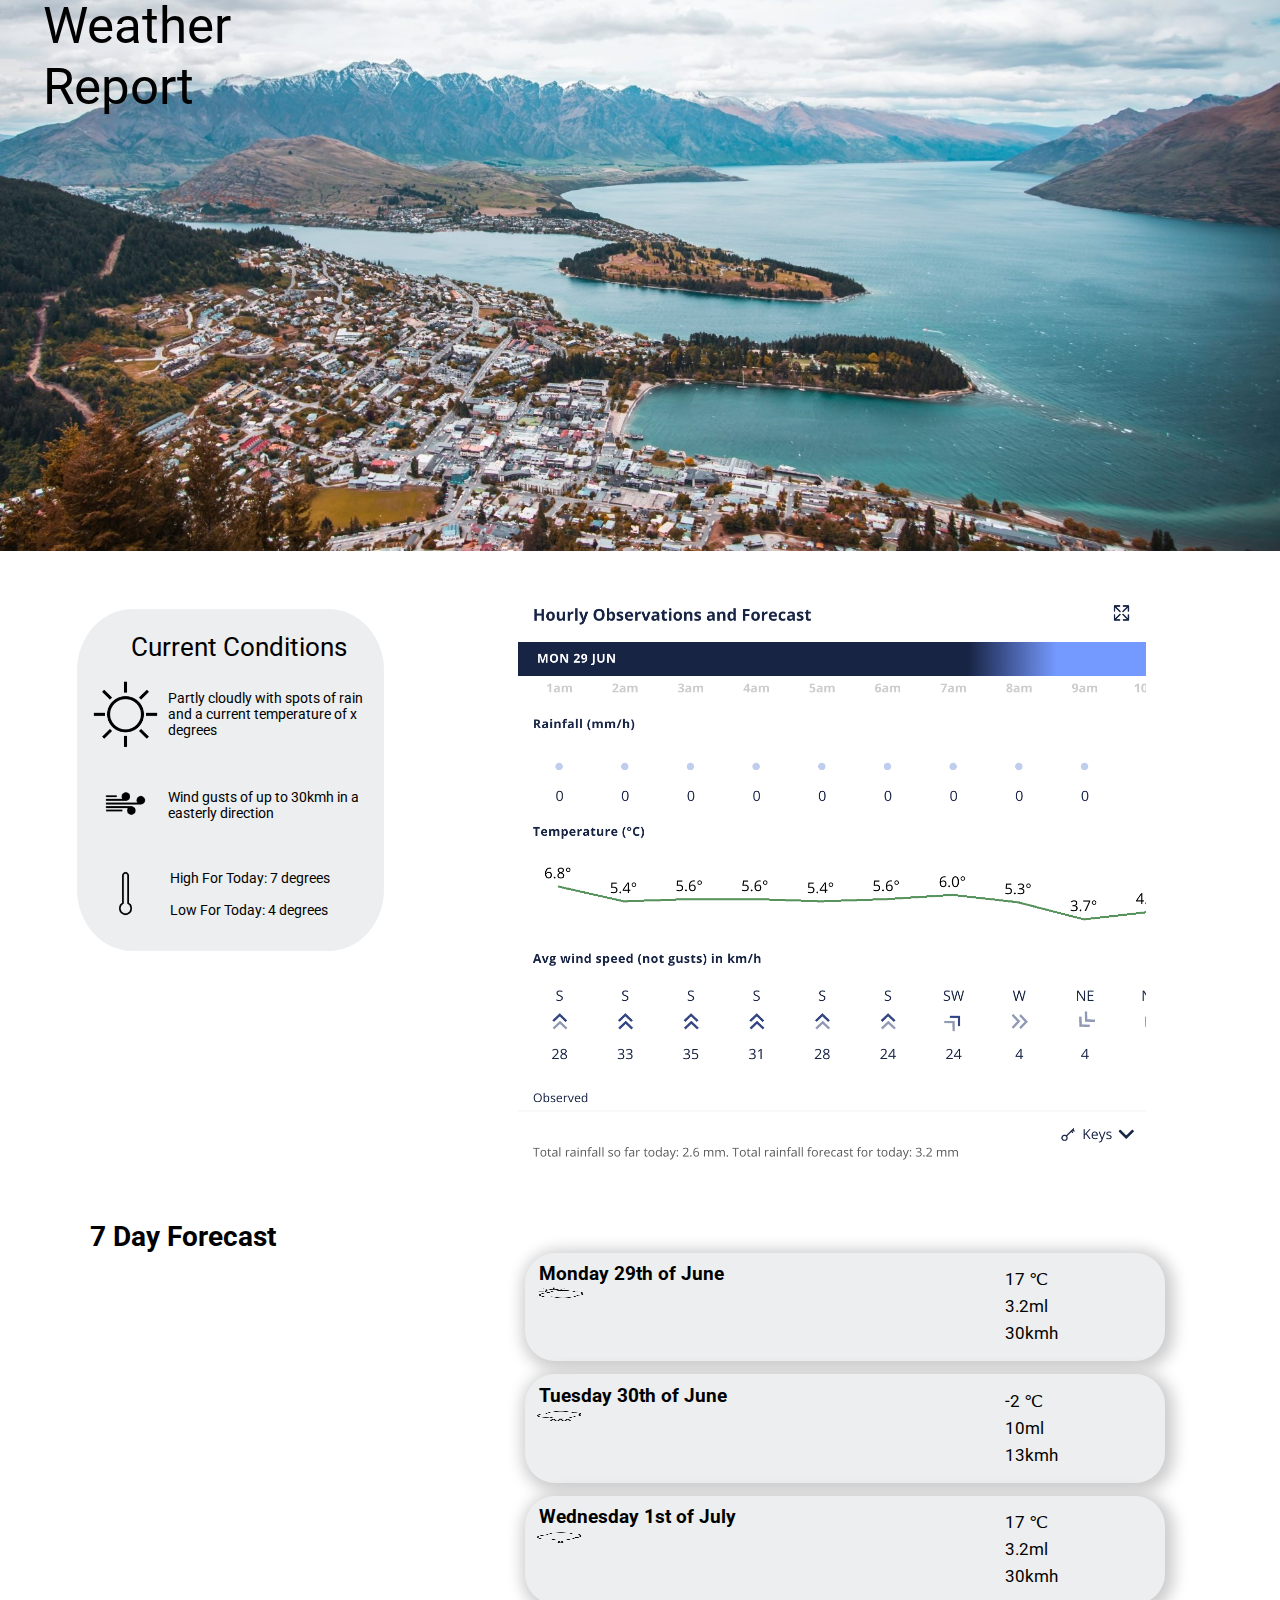
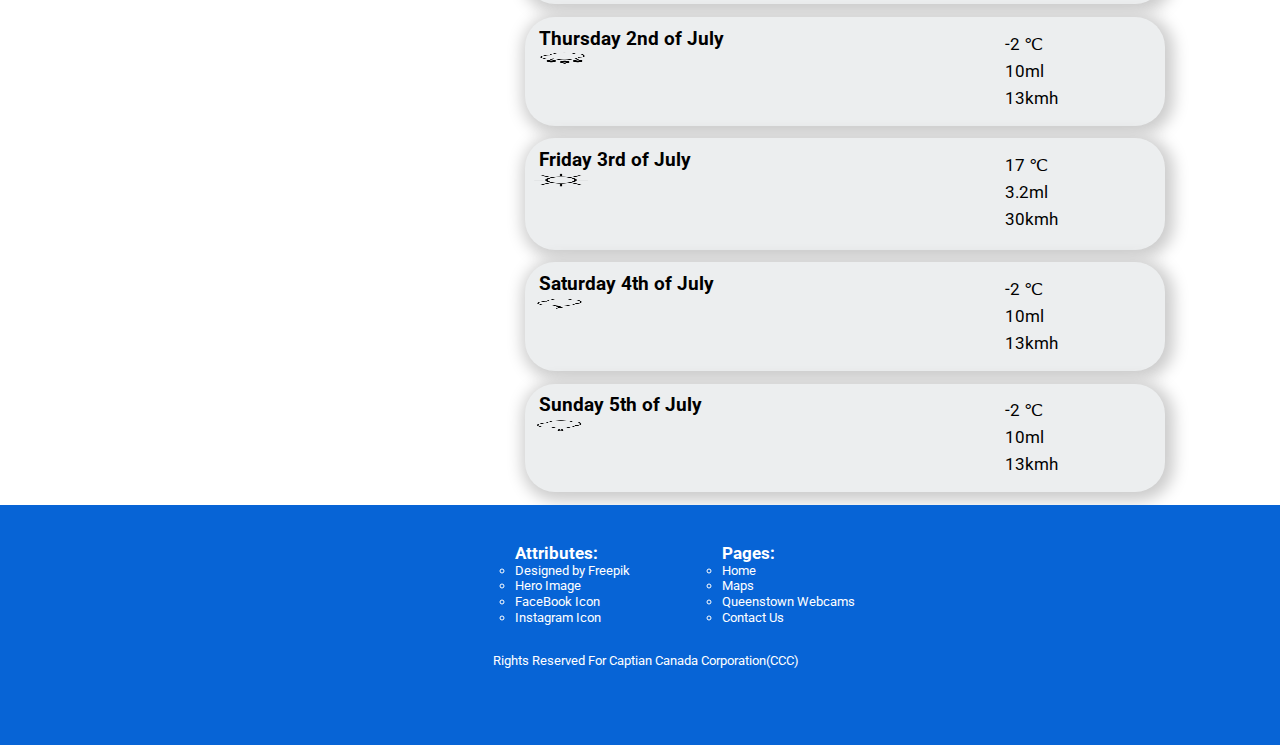
==== commit 82c22967: "web maps scaleable" ====
--- a/index.html
+++ b/index.html
@@ -9,16 +9,16 @@
 <body>
 <header>
   <div class="social-media">
-      <img src="images/insta-logo.png" alt="Instagram icon" width="2%" height="2%">
-      <img src="images/facebook-logo.png" alt="Facebook icon" width="2.5%" height="2.5%">
-      <img src="images/twitter-logo.png" alt="Twitter icon" width="2.5%" height="2.5%">
+      <img id="insta-logo" src="images/insta-logo.png" alt="Instagram icon">
+      <img src="images/facebook-logo.png" alt="Facebook icon">
+      <img src="images/twitter-logo.png" alt="Twitter icon">
   </div>
   <nav>
     <img src="images/logo.png" alt="logo" id="logo">
     <ul>
       <a href= "index.html"><li>Home</li></a>
       <a href= "weather-maps.html"><li>Maps</li></a>
-      <a href= "webcams.html"><li>Queenstown Webcams</li></a>
+      <a href= "webcams.html"><li>Queenstown Webcam</li></a>
       <a href= "contact.html"><li>Contact Us</li></a>
     </ul>
   </nav>
@@ -190,7 +190,8 @@
     </div>
   </section>
 <footer>
-  <ul>
+  <div class="footer-content">
+    <ul>
     <h3>Attributes:</h3>
     <a href="http://www.freepik.com"target="_blank"><li>Designed by Freepik</li></a>
     <a href="https://www.ywamqueenstown.com/"target="_blank"><li>Hero Image</li></a>
@@ -208,6 +209,7 @@
   <br>
   <br>
   <p>Rights Reserved For Captian Canada Corporation(CCC)</p>
+  </div>
 </footer>
 </body>
 </html>
--- a/stylesheet.css
+++ b/stylesheet.css
@@ -215,8 +215,8 @@
   margin: 1% 0 1% 1%;
 }
 #scale{
-  width: 3%;
-  height: 3%;
+  width: 4%;
+  height: 4%;
   display: inline-block;
   float: left;
   margin-left: 1%;
@@ -225,13 +225,15 @@
 footer{
   background-color: var(--main-primary);
   color: white;
-  padding: 0 21% 0 39%;
   font-size: 1vw;
   padding-bottom: 5%;
+  margin: 0 auto;
+  display: block;
+  text-align: center;
 }
 footer h3{
   font-size: 1.3vw;
-  padding-left: 2%;
+  text-align: left;
 }
 footer ul{
   display: inline-block;
@@ -242,8 +244,60 @@
   padding-bottom: 0.5%;
   list-style-type: circle;
   color: white;
-  font-size: 1vw;
+  text-align: left;
 }
 ul a {
   text-decoration: none;
 }
+footer p{
+
+}
+
+@media only screen and (max-width: 600px) {
+  nav ul{
+  margin: 0 auto;
+  text-align: center;
+  padding-right: 28%;
+  padding-top: 1.9%
+  }
+  nav li{
+    font-size: 2.3vw;
+    font-weight: bold;
+    color: white;
+    display: inline;
+    padding-right: 5%;
+  }
+  #logo{
+    width: 7%;
+    height: 7%;
+  }
+  .social-media img{
+    width: 3.5%;
+    height: 3.5%;
+  }
+  #insta-logo{
+    width: 3%;
+    height: 3%;
+  }
+  .maps-main h1{
+    font-size: 4vw;
+  }
+  .img-main img{
+    width: 45%;
+    height: 45%;
+  }
+  #scale{
+    width: 6%;
+    height: 6%;
+  }
+  footer{
+    text-align: center;
+    font-size: 2vw;
+  }
+  footer li{
+    font-size: 1.9vw;
+  }
+  footer h3{
+    font-size: 2vw;
+  }
+}
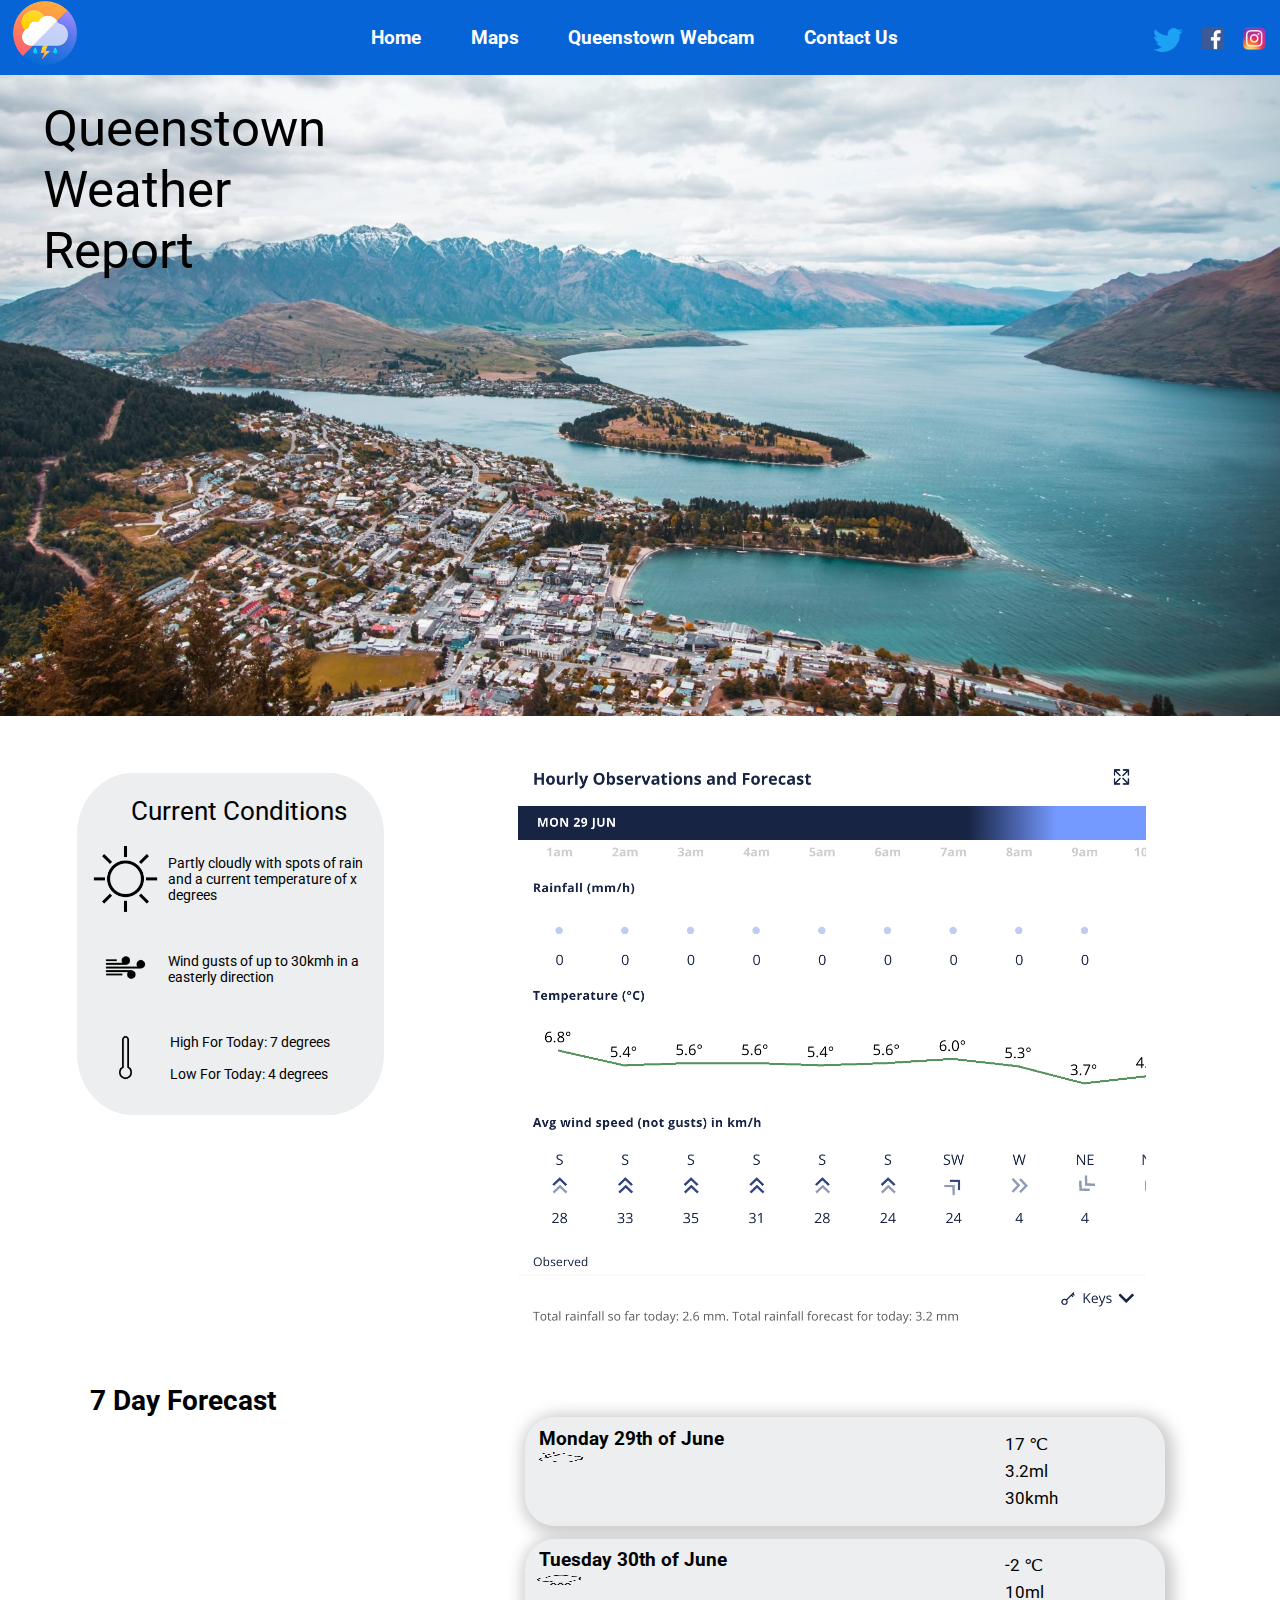
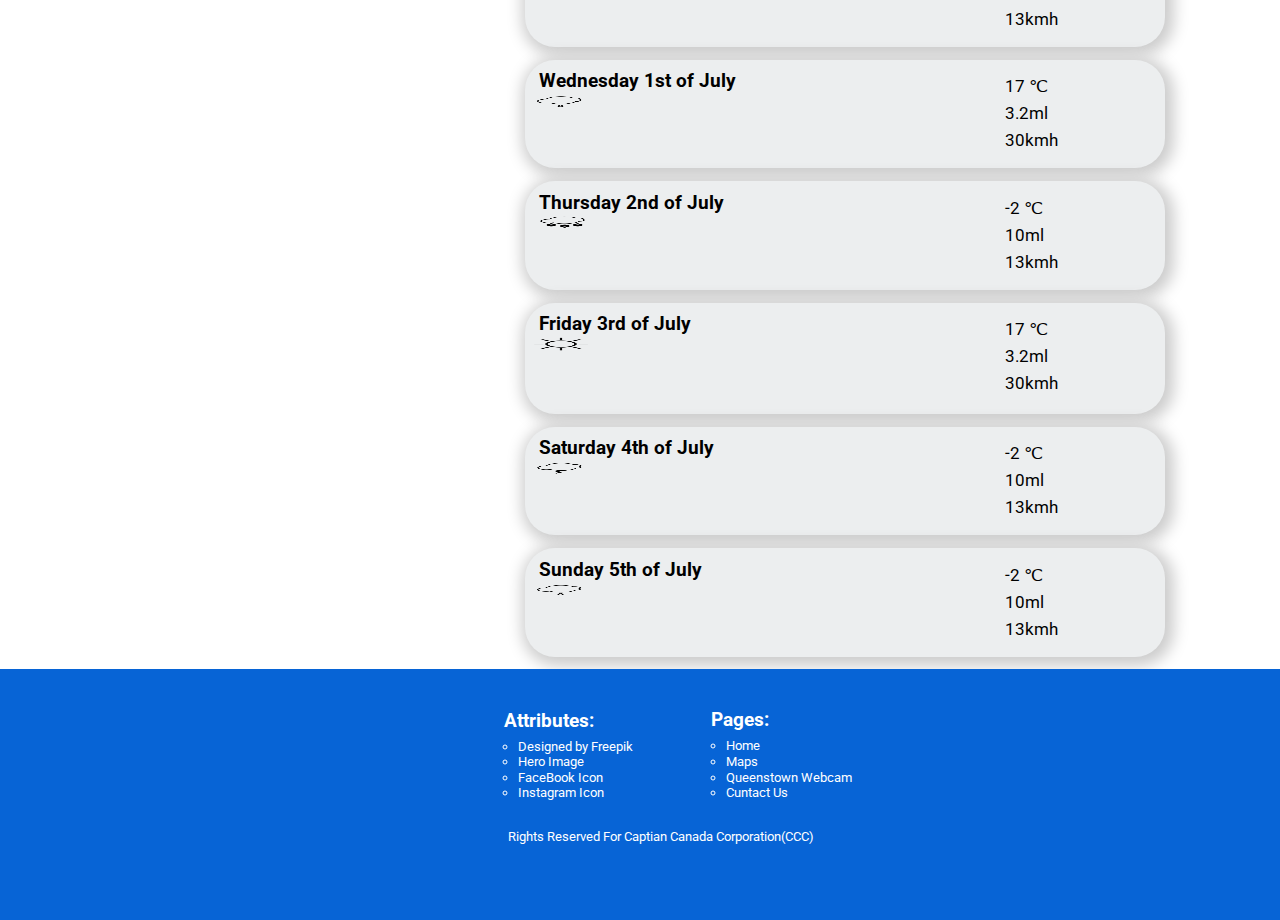
==== commit 5ef5919f: "minor updates" ====
--- a/index.html
+++ b/index.html
@@ -1,38 +1,42 @@
 <!DOCTYPE html>
 <html lang="en">
+<!-- contains content not visible to the user -->
 <head>
     <link href="https://fonts.googleapis.com/css2?family=Roboto:wght@300&display=swap" rel="stylesheet">
     <link rel="stylesheet" href="stylesheet.css">
     <meta charset="UTF-8">
+    <meta name="viewport" content="width=device-width, initial-scale=1.0">
     <title>Weather website</title>
 </head>
 <body>
+  <!--where the nav and content at the top mof the page is stored -->
 <header>
   <div class="social-media">
-      <img id="insta-logo" src="images/insta-logo.png" alt="Instagram icon">
-      <img src="images/facebook-logo.png" alt="Facebook icon">
-      <img src="images/twitter-logo.png" alt="Twitter icon">
+    <a href="https://about.instagram.com/"><img id="insta-logo" src="images/insta-logo.png" alt="Instagram icon"></a>
+    <a href="https://www.facebook.com/"><img src="images/facebook-logo.png" alt="Facebook icon"></a>
+    <a href="https://twitter.com/?lang=en"><img src="images/twitter-logo.png" alt="Twitter icon"></a>
   </div>
   <nav>
-    <img src="images/logo.png" alt="logo" id="logo">
+    <a href="index.html"><img src="images/logo.png" alt="logo" id="logo"></a>
     <ul>
-      <a href= "index.html"><li>Home</li></a>
-      <a href= "weather-maps.html"><li>Maps</li></a>
-      <a href= "webcams.html"><li>Queenstown Webcam</li></a>
-      <a href= "contact.html"><li>Contact Us</li></a>
+      <li><a href= "index.html">Home</a></li>
+      <li><a href= "weather-maps.html">Maps</a></li>
+      <li><a href= "webcams.html">Queenstown Webcam</a></li>
+      <li><a href= "contact.html">Contact Us</a></li>
     </ul>
   </nav>
 </header>
-
+  <!-- contians text tyhat is overlayed the background image-->
   <div class="hero-container">
     <img src="images/queenstown-hero.jpg" alt="Photo of queenstown" width="100%">
     <div class="hero-text">
     <p>Queenstown <br> Weather <br> Report</p>
     </div>
   </div>
-
+  <!--splits the page into 2 columns one for graph and other for current conditions -->
   <div class="row">
     <div class="column left">
+      <!-- div tag containg information such as the weather temperature and wind speed-->
       <div class="current-conditions">
           <h1>Current Conditions</h1>
 
@@ -61,6 +65,7 @@
           </div>
       </div>
     </div>
+    <!-- second column containing the hourly breakdown graph sourced fromm met service-->
     <div class="column right">
       <div class="hourly">
         <div class="graph-container">
@@ -73,7 +78,7 @@
   <section class="daily">
     <h1>7 Day Forecast</h1>
     <div class="forecast">
-
+      <!-- div tag that can be repeated with diffferent information stored each time-->
       <div class="day-card">
 
         <div class="date-icon">
@@ -189,27 +194,29 @@
 
     </div>
   </section>
+  <!-- section where copywrite links to all other pages and legal information is stored-->
 <footer>
-  <div class="footer-content">
-    <ul>
-    <h3>Attributes:</h3>
-    <a href="http://www.freepik.com"target="_blank"><li>Designed by Freepik</li></a>
-    <a href="https://www.ywamqueenstown.com/"target="_blank"><li>Hero Image</li></a>
-
-    <a href="https://www.flaticon.com/free-icon/facebook_124010"target="_blank"><li>FaceBook Icon</li></a>
-    <a href="https://icons8.com/icons/set/instagram"target="_blank"><li>Instagram Icon</li></a>
-  </ul>
-  <ul>
-    <h3>Pages:</h3>
-    <a href= "index.html"><li>Home</li></a>
-    <a href= "weather-maps.html"><li>Maps</li></a>
-    <a href= "webcams.html"><li>Queenstown Webcams</li></a>
-    <a href= "contact.html"><li>Contact Us</li></a>
-  </ul>
+    <div class="attributes">
+      <h3>Attributes:</h3>
+      <ul>
+        <li><a href="http://www.freepik.com"target="_blank">Designed by Freepik</a></li>
+        <li><a href="https://www.ywamqueenstown.com/"target="_blank">Hero Image</a></li>
+        <li><a href="https://www.flaticon.com/free-icon/facebook_124010"target="_blank">FaceBook Icon</a></li>
+        <li><a href="https://icons8.com/icons/set/instagram"target="_blank">Instagram Icon</a></li>
+      </ul>
+    </div>
+    <div class="pages">
+      <h3>Pages:</h3>
+      <ul>
+        <li><a href= "index.html">Home</a></li>
+        <li><a href= "weather-maps.html">Maps</a></li>
+        <li><a href= "webcams.html">Queenstown Webcam</a></li>
+        <li><a href= "contact.html">Cuntact Us</a></li>
+      </ul>
+    </div>
   <br>
   <br>
   <p>Rights Reserved For Captian Canada Corporation(CCC)</p>
-  </div>
 </footer>
 </body>
 </html>
--- a/stylesheet.css
+++ b/stylesheet.css
@@ -40,6 +40,9 @@
   padding-top: 2.9%;
   padding-right: 5%;
 }
+nav a{
+  color: white;
+}
 header{
   background-color: var(--main-primary);
   position: sticky;
@@ -59,9 +62,17 @@
 }
 #logo{
   float: left;
-  padding: 10px 0 10px 13px;
+  padding: 1px 0 10px 13px;
   width: 5%;
   height: 5%;
+}
+.social-media img{
+  width: 2.5%;
+  height: 2.5%;
+}
+#insta-logo{
+  width: 2%;
+  height: 2%;
 }
 .hero-container{
   position: relative;
@@ -195,10 +206,14 @@
 .contact{
   padding-left: 30%;
 }
+.author p{
+  text-align: left;
+  margin-left: 0;
+}
 .author img{
   width: 30%;
   border-radius: 50px;
-  padding: 3%;
+  padding: 3% 3% 3% 1%;
   margin-bottom: 30px;
 }
 .img-main{
@@ -220,6 +235,11 @@
   display: inline-block;
   float: left;
   margin-left: 1%;
+}
+iframe{
+  width: 100%;
+  height: 70vh;
+  border: none;
 }
 
 footer{
@@ -232,28 +252,35 @@
   text-align: center;
 }
 footer h3{
-  font-size: 1.3vw;
+  font-size: 1.5vw;
   text-align: left;
-}
-footer ul{
+  padding-bottom: 6%;
+  margin-left: -11.8%;
+}
+.attributes {
   display: inline-block;
   padding-left: 7%;
   padding-top: 3%;
 }
+.pages{
+  display: inline-block;
+  padding-left: 7%;
+  padding-top: 3%;
+}
 footer li{
   padding-bottom: 0.5%;
   list-style-type: circle;
-  color: white;
   text-align: left;
 }
 ul a {
   text-decoration: none;
+  color: white;
 }
 footer p{
-
-}
-
-@media only screen and (max-width: 600px) {
+  padding-left: 2.3%;
+}
+
+@media only screen and (max-width: 800px) {
   nav ul{
   margin: 0 auto;
   text-align: center;
@@ -261,7 +288,7 @@
   padding-top: 1.9%
   }
   nav li{
-    font-size: 2.3vw;
+    font-size: 2vw;
     font-weight: bold;
     color: white;
     display: inline;
@@ -282,6 +309,9 @@
   .maps-main h1{
     font-size: 4vw;
   }
+  .maps-main p{
+    font-size: 2vw;
+  }
   .img-main img{
     width: 45%;
     height: 45%;
@@ -290,6 +320,27 @@
     width: 6%;
     height: 6%;
   }
+  .contact-container{
+    width: 30%;
+    display: block;
+    margin: 0 auto;
+    text-align: center;
+  }
+  .contact-container h2{
+    text-align: center;
+  }
+  .contact{
+    text-align: left;
+    padding: 0;
+    padding-bottom: 10%
+  }
+  .author{
+    text-align: left;
+  }
+  .author img{
+    width: 30%;
+    border-radius: 20px;
+  }
   footer{
     text-align: center;
     font-size: 2vw;
